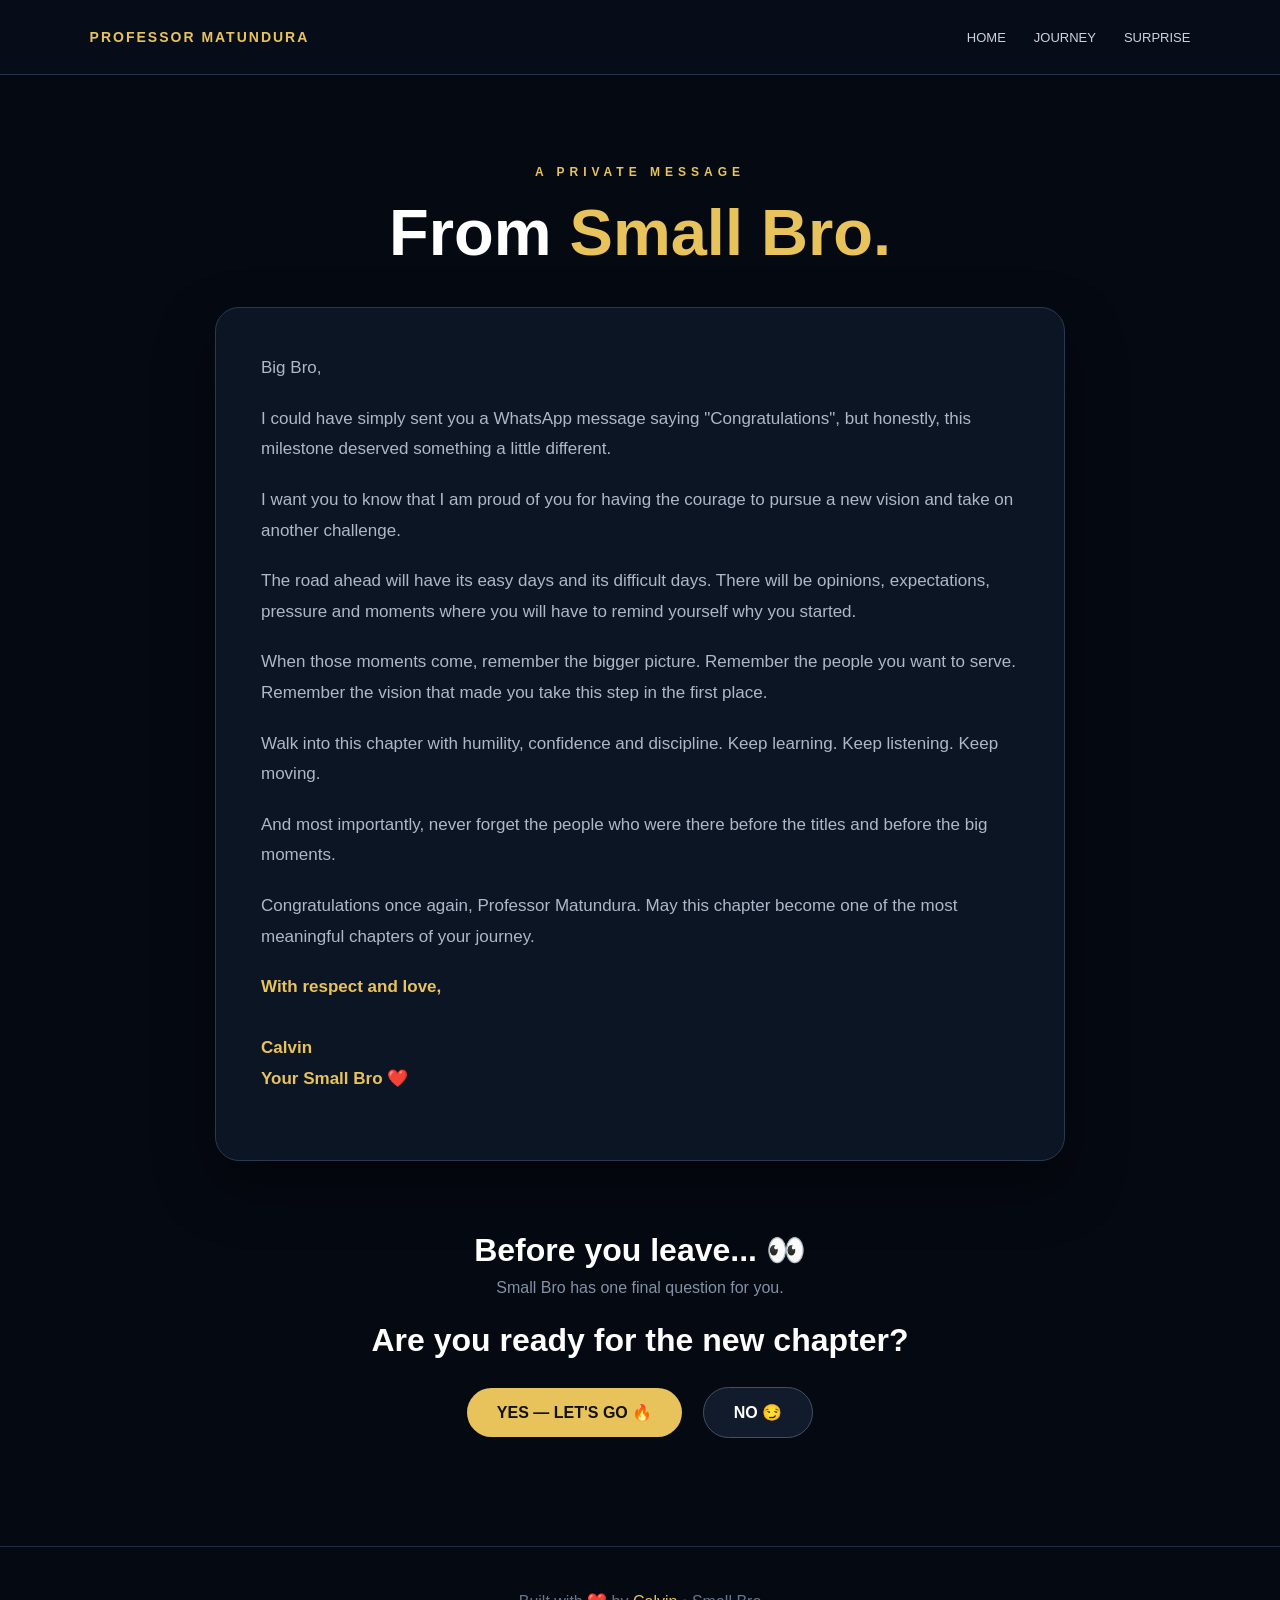
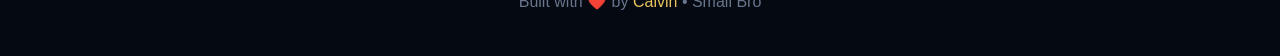
==== final.html @ 4315afe5 "Add files via upload" ====
<!DOCTYPE html>
<html lang="en">
<head>
<meta charset="UTF-8">
<meta name="viewport" content="width=device-width,initial-scale=1.0">
<title>Professor Matundura | A Message From Small Bro</title>

<style>
*{box-sizing:border-box;margin:0;padding:0}

body{
background:#050912;
color:#fff;
font-family:Arial,Helvetica,sans-serif;
min-height:100vh;
}

nav{
height:75px;
padding:0 7%;
display:flex;
align-items:center;
justify-content:space-between;
background:#070d18;
border-bottom:1px solid #27354b;
}

.logo{
color:#e8c35b;
font-weight:bold;
letter-spacing:2px;
font-size:14px;
}

nav ul{
display:flex;
gap:28px;
list-style:none;
}

nav a{
color:#cbd3df;
text-decoration:none;
font-size:13px;
}

.container{
max-width:900px;
margin:auto;
padding:90px 25px;
text-align:center;
}

.label{
color:#e8c35b;
font-size:12px;
letter-spacing:5px;
font-weight:bold;
}

h1{
font-size:65px;
line-height:1.05;
margin:20px 0 40px;
}

h1 span{color:#e8c35b}

.letter{
text-align:left;
padding:45px;
background:#0c1524;
border:1px solid #2b3950;
border-radius:24px;
box-shadow:0 25px 60px #0007;
}

.letter p{
color:#adb8c8;
font-size:17px;
line-height:1.8;
margin-bottom:20px;
}

.signature{
color:#e8c35b!important;
font-weight:bold;
}

.challenge{
margin-top:70px;
}

.challenge h2{
font-size:32px;
margin-bottom:10px;
}

.challenge p{
color:#8491a5;
}

button{
padding:15px 30px;
margin:18px 8px;
border-radius:40px;
font-size:16px;
font-weight:bold;
cursor:pointer;
}

#yes{
background:#e8c35b;
border:0;
color:#111;
}

#no{
background:#111b2c;
border:1px solid #40506a;
color:#fff;
}

#success{
display:none;
margin-top:35px;
padding:35px;
background:#0d192a;
border:1px solid #e8c35b;
border-radius:22px;
animation:show .7s ease;
}

#success h2{
font-size:34px;
color:#e8c35b;
}

.claps{
font-size:42px;
margin:15px;
}

.confetti{
position:fixed;
top:-30px;
font-size:25px;
pointer-events:none;
z-index:9999;
animation:fall 4s linear forwards;
}

@keyframes fall{
to{
transform:translateY(110vh) rotate(720deg);
opacity:0;
}
}

@keyframes show{
from{
opacity:0;
transform:translateY(30px);
}
to{
opacity:1;
transform:translateY(0);
}
}

footer{
border-top:1px solid #202c40;
padding:45px;
text-align:center;
color:#68758b;
}

footer span{color:#e8c35b}

@media(max-width:800px){

nav{padding:0 15px}

nav ul{gap:8px}

nav a{font-size:10px}

.logo{font-size:9px}

h1{font-size:43px}

.letter{padding:27px}
}
</style>
</head>

<body>

<nav>

<div class="logo">PROFESSOR MATUNDURA</div>

<ul>
<li><a href="index.html">HOME</a></li>
<li><a href="journey.html">JOURNEY</a></li>
<li><a href="final.html">SURPRISE</a></li>
</ul>

</nav>


<main class="container">

<div class="label">
A PRIVATE MESSAGE
</div>

<h1>
From <span>Small Bro.</span>
</h1>


<div class="letter">

<p>Big Bro,</p>

<p>
I could have simply sent you a WhatsApp message saying
"Congratulations", but honestly, this milestone deserved
something a little different.
</p>

<p>
I want you to know that I am proud of you for having the
courage to pursue a new vision and take on another
challenge.
</p>

<p>
The road ahead will have its easy days and its difficult
days. There will be opinions, expectations, pressure and
moments where you will have to remind yourself why you
started.
</p>

<p>
When those moments come, remember the bigger picture.
Remember the people you want to serve. Remember the
vision that made you take this step in the first place.
</p>

<p>
Walk into this chapter with humility, confidence and
discipline. Keep learning. Keep listening. Keep moving.
</p>

<p>
And most importantly, never forget the people who were
there before the titles and before the big moments.
</p>

<p>
Congratulations once again, Professor Matundura.
May this chapter become one of the most meaningful
chapters of your journey.
</p>

<p class="signature">
With respect and love,<br><br>
Calvin<br>
Your Small Bro ❤️
</p>

</div>


<div class="challenge">

<h2>
Before you leave... 👀
</h2>

<p>
Small Bro has one final question for you.
</p>

<h2 style="margin-top:25px">
Are you ready for the new chapter?
</h2>

<button id="yes">
YES — LET'S GO 🔥
</button>

<button id="no">
NO 😏
</button>


<div id="success">

<h2>CONGRATULATIONS! 🎉</h2>

<div class="claps">
👏🏽 👏🏽 👏🏽 👏🏽 🎉
</div>

<p style="color:#aeb9c9">
That's the answer I expected. 😂
</p>

<p style="color:#aeb9c9;margin-top:12px">
The journey starts now. All the best, Professor.
</p>

<p style="color:#e8c35b;margin-top:20px;font-weight:bold">
— Built by Calvin, Small Bro —
</p>

</div>

</div>

</main>


<footer>
Built with ❤️ by <span>Calvin</span> • Small Bro
</footer>


<script>

const no=document.getElementById("no");
const yes=document.getElementById("yes");
const success=document.getElementById("success");

let attempts=0;

const messages=[
"Try again 😂",
"Are you sure? 👀",
"Think again, Professor 😂",
"Wrong button 😭",
"Not escaping that easily 😏",
"One more time 😂",
"YES is waiting for you 👉",
"Small Bro said YES 😂"
];

no.addEventListener("click",function(){

attempts++;

no.textContent=
messages[(attempts-1)%messages.length];

no.style.position="fixed";

const x=Math.random()*
(window.innerWidth-no.offsetWidth-30);

const y=Math.random()*
(window.innerHeight-no.offsetHeight-30);

no.style.left=Math.max(10,x)+"px";
no.style.top=Math.max(80,y)+"px";

});


yes.addEventListener("click",function(){

success.style.display="block";

yes.textContent="CHAPTER ACCEPTED ✓";

yes.disabled=true;

for(let i=0;i<50;i++){

let item=document.createElement("div");

item.className="confetti";

item.textContent=
["🎉","👏🏽","✨","🎊","⭐"][Math.floor(Math.random()*5)];

item.style.left=Math.random()*100+"vw";

item.style.animationDelay=
Math.random()*1.5+"s";

document.body.appendChild(item);

setTimeout(function(){
item.remove();
},4500);

}

window.scrollTo({
top:document.body.scrollHeight,
behavior:"smooth"
});

});

</script>

</body>
</html>
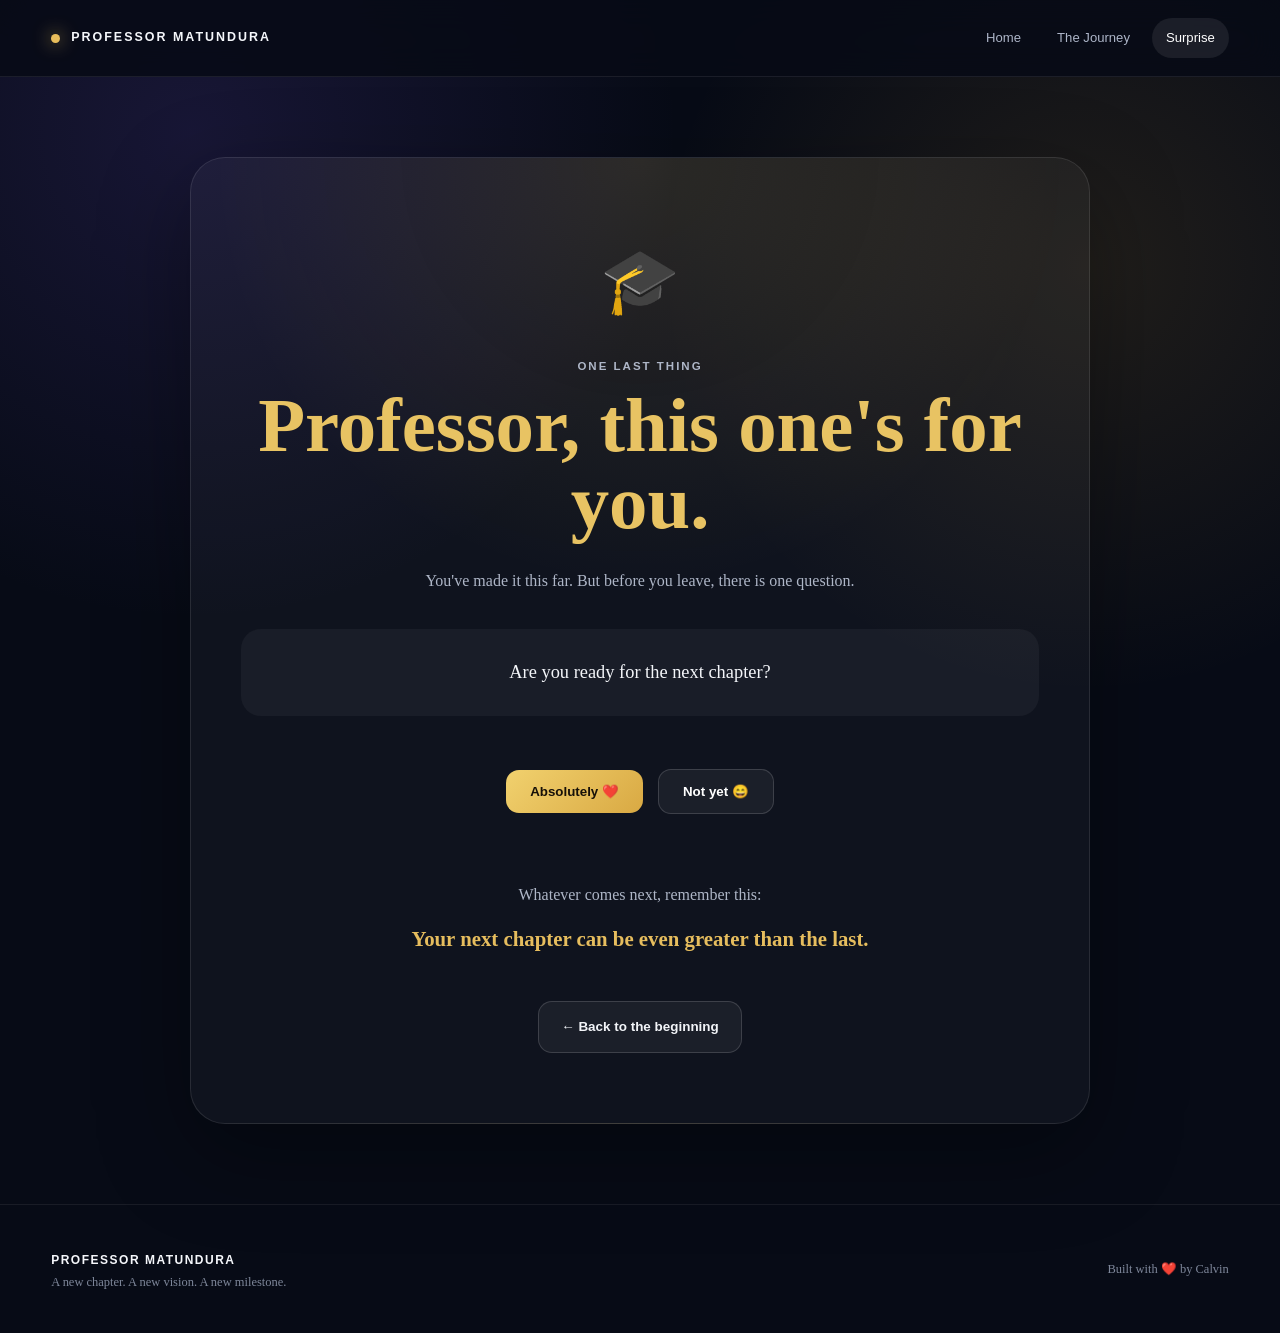
==== commit 11638a06: "Add files via upload" ====
--- a/final.html
+++ b/final.html
@@ -1,412 +1,187 @@
 <!DOCTYPE html>
 <html lang="en">
+
 <head>
-<meta charset="UTF-8">
-<meta name="viewport" content="width=device-width,initial-scale=1.0">
-<title>Professor Matundura | A Message From Small Bro</title>
 
-<style>
-*{box-sizing:border-box;margin:0;padding:0}
+    <meta charset="UTF-8">
 
-body{
-background:#050912;
-color:#fff;
-font-family:Arial,Helvetica,sans-serif;
-min-height:100vh;
-}
+    <meta
+        name="viewport"
+        content="width=device-width, initial-scale=1.0"
+    >
 
-nav{
-height:75px;
-padding:0 7%;
-display:flex;
-align-items:center;
-justify-content:space-between;
-background:#070d18;
-border-bottom:1px solid #27354b;
-}
+    <title>One Last Thing | Professor Matundura</title>
 
-.logo{
-color:#e8c35b;
-font-weight:bold;
-letter-spacing:2px;
-font-size:14px;
-}
+    <link
+        rel="stylesheet"
+        href="style.css"
+    >
 
-nav ul{
-display:flex;
-gap:28px;
-list-style:none;
-}
+</head>
 
-nav a{
-color:#cbd3df;
-text-decoration:none;
-font-size:13px;
-}
-
-.container{
-max-width:900px;
-margin:auto;
-padding:90px 25px;
-text-align:center;
-}
-
-.label{
-color:#e8c35b;
-font-size:12px;
-letter-spacing:5px;
-font-weight:bold;
-}
-
-h1{
-font-size:65px;
-line-height:1.05;
-margin:20px 0 40px;
-}
-
-h1 span{color:#e8c35b}
-
-.letter{
-text-align:left;
-padding:45px;
-background:#0c1524;
-border:1px solid #2b3950;
-border-radius:24px;
-box-shadow:0 25px 60px #0007;
-}
-
-.letter p{
-color:#adb8c8;
-font-size:17px;
-line-height:1.8;
-margin-bottom:20px;
-}
-
-.signature{
-color:#e8c35b!important;
-font-weight:bold;
-}
-
-.challenge{
-margin-top:70px;
-}
-
-.challenge h2{
-font-size:32px;
-margin-bottom:10px;
-}
-
-.challenge p{
-color:#8491a5;
-}
-
-button{
-padding:15px 30px;
-margin:18px 8px;
-border-radius:40px;
-font-size:16px;
-font-weight:bold;
-cursor:pointer;
-}
-
-#yes{
-background:#e8c35b;
-border:0;
-color:#111;
-}
-
-#no{
-background:#111b2c;
-border:1px solid #40506a;
-color:#fff;
-}
-
-#success{
-display:none;
-margin-top:35px;
-padding:35px;
-background:#0d192a;
-border:1px solid #e8c35b;
-border-radius:22px;
-animation:show .7s ease;
-}
-
-#success h2{
-font-size:34px;
-color:#e8c35b;
-}
-
-.claps{
-font-size:42px;
-margin:15px;
-}
-
-.confetti{
-position:fixed;
-top:-30px;
-font-size:25px;
-pointer-events:none;
-z-index:9999;
-animation:fall 4s linear forwards;
-}
-
-@keyframes fall{
-to{
-transform:translateY(110vh) rotate(720deg);
-opacity:0;
-}
-}
-
-@keyframes show{
-from{
-opacity:0;
-transform:translateY(30px);
-}
-to{
-opacity:1;
-transform:translateY(0);
-}
-}
-
-footer{
-border-top:1px solid #202c40;
-padding:45px;
-text-align:center;
-color:#68758b;
-}
-
-footer span{color:#e8c35b}
-
-@media(max-width:800px){
-
-nav{padding:0 15px}
-
-nav ul{gap:8px}
-
-nav a{font-size:10px}
-
-.logo{font-size:9px}
-
-h1{font-size:43px}
-
-.letter{padding:27px}
-}
-</style>
-</head>
 
 <body>
 
-<nav>
+<header class="navbar">
 
-<div class="logo">PROFESSOR MATUNDURA</div>
+    <div class="nav-inner">
 
-<ul>
-<li><a href="index.html">HOME</a></li>
-<li><a href="journey.html">JOURNEY</a></li>
-<li><a href="final.html">SURPRISE</a></li>
-</ul>
+        <a
+            href="index.html"
+            class="brand"
+        >
 
-</nav>
+            <span class="brand-dot"></span>
+
+            PROFESSOR MATUNDURA
+
+        </a>
 
 
-<main class="container">
+        <nav class="nav-links">
 
-<div class="label">
-A PRIVATE MESSAGE
-</div>
+            <a href="index.html">
+                Home
+            </a>
 
-<h1>
-From <span>Small Bro.</span>
-</h1>
+            <a href="journey.html">
+                The Journey
+            </a>
+
+            <a
+                href="final.html"
+                class="active"
+            >
+                Surprise
+            </a>
+
+        </nav>
+
+    </div>
+
+</header>
 
 
-<div class="letter">
+<main class="final-wrap">
 
-<p>Big Bro,</p>
+    <section class="final-card">
 
-<p>
-I could have simply sent you a WhatsApp message saying
-"Congratulations", but honestly, this milestone deserved
-something a little different.
-</p>
-
-<p>
-I want you to know that I am proud of you for having the
-courage to pursue a new vision and take on another
-challenge.
-</p>
-
-<p>
-The road ahead will have its easy days and its difficult
-days. There will be opinions, expectations, pressure and
-moments where you will have to remind yourself why you
-started.
-</p>
-
-<p>
-When those moments come, remember the bigger picture.
-Remember the people you want to serve. Remember the
-vision that made you take this step in the first place.
-</p>
-
-<p>
-Walk into this chapter with humility, confidence and
-discipline. Keep learning. Keep listening. Keep moving.
-</p>
-
-<p>
-And most importantly, never forget the people who were
-there before the titles and before the big moments.
-</p>
-
-<p>
-Congratulations once again, Professor Matundura.
-May this chapter become one of the most meaningful
-chapters of your journey.
-</p>
-
-<p class="signature">
-With respect and love,<br><br>
-Calvin<br>
-Your Small Bro ❤️
-</p>
-
-</div>
+        <div class="final-icon">
+            🎓
+        </div>
 
 
-<div class="challenge">
-
-<h2>
-Before you leave... 👀
-</h2>
-
-<p>
-Small Bro has one final question for you.
-</p>
-
-<h2 style="margin-top:25px">
-Are you ready for the new chapter?
-</h2>
-
-<button id="yes">
-YES — LET'S GO 🔥
-</button>
-
-<button id="no">
-NO 😏
-</button>
+        <p class="mini-title">
+            ONE LAST THING
+        </p>
 
 
-<div id="success">
+        <h1>
+            Professor,
+            this one's for you.
+        </h1>
 
-<h2>CONGRATULATIONS! 🎉</h2>
 
-<div class="claps">
-👏🏽 👏🏽 👏🏽 👏🏽 🎉
-</div>
+        <p>
+            You've made it this far.
+            But before you leave, there is one question.
+        </p>
 
-<p style="color:#aeb9c9">
-That's the answer I expected. 😂
-</p>
 
-<p style="color:#aeb9c9;margin-top:12px">
-The journey starts now. All the best, Professor.
-</p>
+        <div class="final-message">
 
-<p style="color:#e8c35b;margin-top:20px;font-weight:bold">
-— Built by Calvin, Small Bro —
-</p>
+            <span id="finalReveal">
+                Are you ready for the next chapter?
+            </span>
 
-</div>
+        </div>
 
-</div>
+
+        <div class="final-buttons">
+
+            <button
+                id="yesButton"
+                class="yes-button"
+                type="button"
+            >
+                Absolutely ❤️
+            </button>
+
+
+            <button
+                id="noButton"
+                class="no-button"
+                type="button"
+            >
+                Not yet 😄
+            </button>
+
+        </div>
+
+
+        <div style="margin-top: 45px;">
+
+            <p>
+                Whatever comes next, remember this:
+            </p>
+
+            <p
+                style="
+                    color:#e6bd5e;
+                    font-size:1.3rem;
+                    font-weight:bold;
+                "
+            >
+                Your next chapter can be even greater
+                than the last.
+            </p>
+
+        </div>
+
+
+        <div style="margin-top: 45px;">
+
+            <a
+                href="index.html"
+                class="btn btn-secondary"
+            >
+                ← Back to the beginning
+            </a>
+
+        </div>
+
+    </section>
 
 </main>
 
 
-<footer>
-Built with ❤️ by <span>Calvin</span> • Small Bro
+<footer class="footer">
+
+    <div class="footer-inner">
+
+        <div>
+
+            <strong>
+                PROFESSOR MATUNDURA
+            </strong>
+
+            <p>
+                A new chapter. A new vision. A new milestone.
+            </p>
+
+        </div>
+
+        <div class="footer-credit">
+            Built with ❤️ by Calvin
+        </div>
+
+    </div>
+
 </footer>
 
 
-<script>
-
-const no=document.getElementById("no");
-const yes=document.getElementById("yes");
-const success=document.getElementById("success");
-
-let attempts=0;
-
-const messages=[
-"Try again 😂",
-"Are you sure? 👀",
-"Think again, Professor 😂",
-"Wrong button 😭",
-"Not escaping that easily 😏",
-"One more time 😂",
-"YES is waiting for you 👉",
-"Small Bro said YES 😂"
-];
-
-no.addEventListener("click",function(){
-
-attempts++;
-
-no.textContent=
-messages[(attempts-1)%messages.length];
-
-no.style.position="fixed";
-
-const x=Math.random()*
-(window.innerWidth-no.offsetWidth-30);
-
-const y=Math.random()*
-(window.innerHeight-no.offsetHeight-30);
-
-no.style.left=Math.max(10,x)+"px";
-no.style.top=Math.max(80,y)+"px";
-
-});
-
-
-yes.addEventListener("click",function(){
-
-success.style.display="block";
-
-yes.textContent="CHAPTER ACCEPTED ✓";
-
-yes.disabled=true;
-
-for(let i=0;i<50;i++){
-
-let item=document.createElement("div");
-
-item.className="confetti";
-
-item.textContent=
-["🎉","👏🏽","✨","🎊","⭐"][Math.floor(Math.random()*5)];
-
-item.style.left=Math.random()*100+"vw";
-
-item.style.animationDelay=
-Math.random()*1.5+"s";
-
-document.body.appendChild(item);
-
-setTimeout(function(){
-item.remove();
-},4500);
-
-}
-
-window.scrollTo({
-top:document.body.scrollHeight,
-behavior:"smooth"
-});
-
-});
-
-</script>
+<script src="script.js"></script>
 
 </body>
+
 </html>
--- a/style.css
+++ b/style.css
@@ -0,0 +1,921 @@
+/* =========================================================
+   PROFESSOR MATUNDURA WEBSITE
+   Built by Calvin
+   ========================================================= */
+
+* {
+    margin: 0;
+    padding: 0;
+    box-sizing: border-box;
+}
+
+html {
+    scroll-behavior: smooth;
+}
+
+body {
+    min-height: 100vh;
+    background:
+        radial-gradient(circle at 15% 10%, rgba(92, 68, 180, 0.20), transparent 30%),
+        radial-gradient(circle at 85% 20%, rgba(219, 169, 63, 0.12), transparent 28%),
+        #070b16;
+    color: #f5f7fb;
+    font-family: Georgia, "Times New Roman", serif;
+    line-height: 1.7;
+    overflow-x: hidden;
+}
+
+a {
+    color: inherit;
+    text-decoration: none;
+}
+
+img {
+    display: block;
+    max-width: 100%;
+}
+
+button,
+a {
+    -webkit-tap-highlight-color: transparent;
+}
+
+
+/* =========================================================
+   NAVIGATION
+   ========================================================= */
+
+.navbar {
+    position: sticky;
+    top: 0;
+    z-index: 1000;
+    width: 100%;
+    background: rgba(7, 11, 22, 0.88);
+    border-bottom: 1px solid rgba(255, 255, 255, 0.08);
+    backdrop-filter: blur(16px);
+}
+
+.nav-inner {
+    width: min(1180px, 92%);
+    min-height: 76px;
+    margin: auto;
+    display: flex;
+    align-items: center;
+    justify-content: space-between;
+    gap: 25px;
+}
+
+.brand {
+    display: flex;
+    align-items: center;
+    gap: 11px;
+    font-family: Arial, sans-serif;
+    font-size: 0.78rem;
+    font-weight: 800;
+    letter-spacing: 2px;
+}
+
+.brand-dot {
+    width: 9px;
+    height: 9px;
+    background: #e8bd5b;
+    border-radius: 50%;
+    box-shadow: 0 0 18px rgba(232, 189, 91, 0.9);
+}
+
+.nav-links {
+    display: flex;
+    gap: 8px;
+    align-items: center;
+}
+
+.nav-links a {
+    padding: 9px 14px;
+    border-radius: 30px;
+    color: #aeb6c9;
+    font-family: Arial, sans-serif;
+    font-size: 0.82rem;
+    transition: 0.25s ease;
+}
+
+.nav-links a:hover,
+.nav-links a.active {
+    color: #fff;
+    background: rgba(255, 255, 255, 0.08);
+}
+
+
+/* =========================================================
+   HERO
+   ========================================================= */
+
+.hero {
+    width: min(1180px, 92%);
+    margin: auto;
+    min-height: calc(100vh - 76px);
+    padding: 90px 0;
+    display: grid;
+    grid-template-columns: 1.05fr 0.95fr;
+    align-items: center;
+    gap: 70px;
+}
+
+.hero-content {
+    animation: fadeUp 0.9s ease both;
+}
+
+.eyebrow,
+.mini-title {
+    font-family: Arial, sans-serif;
+    font-size: 0.72rem;
+    font-weight: 800;
+    letter-spacing: 2px;
+    color: #dcb85f;
+    text-transform: uppercase;
+}
+
+.eyebrow {
+    margin-bottom: 22px;
+}
+
+.hero h1 {
+    max-width: 750px;
+    font-size: clamp(3rem, 7vw, 6.4rem);
+    line-height: 0.98;
+    letter-spacing: -3px;
+    margin-bottom: 30px;
+}
+
+.hero h1 span {
+    display: block;
+    color: #e6be60;
+}
+
+.hero-text {
+    max-width: 670px;
+    margin-bottom: 18px;
+    color: #b9c0d0;
+    font-size: 1.04rem;
+}
+
+.hero-text strong {
+    color: #fff;
+}
+
+.hero-buttons {
+    display: flex;
+    flex-wrap: wrap;
+    gap: 13px;
+    margin-top: 34px;
+}
+
+.btn {
+    display: inline-flex;
+    justify-content: center;
+    align-items: center;
+    gap: 12px;
+    min-height: 52px;
+    padding: 0 22px;
+    border-radius: 14px;
+    font-family: Arial, sans-serif;
+    font-size: 0.84rem;
+    font-weight: 800;
+    transition: transform 0.25s ease, box-shadow 0.25s ease;
+}
+
+.btn:hover {
+    transform: translateY(-3px);
+}
+
+.btn-primary {
+    color: #16110a;
+    background: linear-gradient(135deg, #f4d477, #dba944);
+    box-shadow: 0 12px 35px rgba(219, 169, 68, 0.18);
+}
+
+.btn-secondary {
+    border: 1px solid rgba(255,255,255,0.15);
+    background: rgba(255,255,255,0.05);
+    color: #f2f4f8;
+}
+
+
+/* =========================================================
+   HERO PHOTO
+   ========================================================= */
+
+.hero-photo {
+    position: relative;
+    animation: fadeUp 1s 0.15s ease both;
+}
+
+.photo-glow {
+    position: absolute;
+    inset: 12% 10%;
+    background: rgba(226, 178, 76, 0.18);
+    filter: blur(70px);
+    border-radius: 50%;
+}
+
+.photo-card {
+    position: relative;
+    overflow: hidden;
+    border-radius: 28px;
+    border: 1px solid rgba(255,255,255,0.13);
+    background: #101725;
+    box-shadow: 0 35px 100px rgba(0,0,0,0.45);
+}
+
+.main-photo {
+    width: 100%;
+    height: min(620px, 70vh);
+    min-height: 430px;
+    object-fit: cover;
+}
+
+.photo-caption {
+    position: absolute;
+    left: 0;
+    right: 0;
+    bottom: 0;
+    padding: 25px;
+    display: flex;
+    justify-content: space-between;
+    align-items: end;
+    background: linear-gradient(transparent, rgba(3,5,10,0.95));
+}
+
+.caption-small {
+    display: block;
+    color: #d8b65e;
+    font-family: Arial, sans-serif;
+    font-size: 0.65rem;
+    letter-spacing: 2px;
+}
+
+.photo-caption strong {
+    display: block;
+    font-size: 1.3rem;
+}
+
+.caption-badge {
+    padding: 8px 12px;
+    border: 1px solid rgba(232,189,91,0.45);
+    border-radius: 30px;
+    color: #e8bd5b;
+    font-family: Arial, sans-serif;
+    font-size: 0.7rem;
+    font-weight: 800;
+}
+
+
+/* =========================================================
+   INTRO
+   ========================================================= */
+
+.intro-section,
+.memories-section,
+.message-section,
+.next-section {
+    width: min(1180px, 92%);
+    margin: auto;
+    padding: 110px 0;
+}
+
+.section-heading {
+    display: flex;
+    gap: 22px;
+    align-items: flex-start;
+    margin-bottom: 50px;
+}
+
+.section-heading.centered {
+    justify-content: center;
+    text-align: center;
+}
+
+.section-number {
+    font-family: Arial, sans-serif;
+    color: #e2b755;
+    font-size: 0.78rem;
+    font-weight: 900;
+    letter-spacing: 2px;
+    padding-top: 7px;
+}
+
+.section-heading h2,
+.next-content h2 {
+    max-width: 700px;
+    margin-top: 7px;
+    font-size: clamp(2rem, 4vw, 4rem);
+    line-height: 1.08;
+}
+
+.intro-grid {
+    display: grid;
+    grid-template-columns: repeat(3, 1fr);
+    gap: 18px;
+}
+
+.info-card {
+    padding: 32px;
+    border-radius: 22px;
+    border: 1px solid rgba(255,255,255,0.08);
+    background: linear-gradient(
+        145deg,
+        rgba(255,255,255,0.065),
+        rgba(255,255,255,0.025)
+    );
+    transition: transform 0.3s ease, border-color 0.3s ease;
+}
+
+.info-card:hover {
+    transform: translateY(-7px);
+    border-color: rgba(228,185,83,0.35);
+}
+
+.card-icon {
+    display: block;
+    margin-bottom: 22px;
+    color: #e7bd60;
+    font-size: 1.5rem;
+}
+
+.info-card h3 {
+    margin-bottom: 10px;
+    font-size: 1.45rem;
+}
+
+.info-card p {
+    color: #9fa8bb;
+}
+
+
+/* =========================================================
+   MESSAGE
+   ========================================================= */
+
+.message-section {
+    width: min(1000px, 92%);
+}
+
+.message-box {
+    position: relative;
+    padding: 70px;
+    overflow: hidden;
+    border-radius: 30px;
+    border: 1px solid rgba(226,183,82,0.18);
+    background:
+        radial-gradient(circle at 90% 10%, rgba(226,183,82,0.13), transparent 35%),
+        rgba(255,255,255,0.035);
+}
+
+.quote-mark {
+    position: absolute;
+    top: 15px;
+    right: 35px;
+    color: rgba(228,185,83,0.15);
+    font-size: 10rem;
+    line-height: 1;
+}
+
+.message {
+    position: relative;
+    max-width: 800px;
+    font-size: clamp(1.4rem, 3vw, 2.3rem);
+    line-height: 1.35;
+}
+
+.message strong {
+    color: #e6bd5e;
+}
+
+.message-sub {
+    max-width: 700px;
+    margin-top: 25px;
+    color: #9fa8bb;
+}
+
+.signature {
+    margin-top: 30px;
+    color: #e5bd61;
+    font-family: Arial, sans-serif;
+    font-size: 0.85rem;
+    font-weight: 800;
+}
+
+
+/* =========================================================
+   PHOTO GRID
+   ========================================================= */
+
+.photo-grid {
+    display: grid;
+    grid-template-columns: 1.25fr 0.75fr 0.75fr;
+    grid-template-rows: 270px 270px;
+    gap: 15px;
+}
+
+.gallery-card {
+    position: relative;
+    min-height: 200px;
+    overflow: hidden;
+    border-radius: 22px;
+    background: #111827;
+    border: 1px solid rgba(255,255,255,0.08);
+}
+
+.gallery-card.large {
+    grid-row: span 2;
+}
+
+.gallery-card img {
+    width: 100%;
+    height: 100%;
+    object-fit: cover;
+    transition: transform 0.6s ease;
+}
+
+.gallery-card:hover img {
+    transform: scale(1.05);
+}
+
+.gallery-card::after {
+    content: "";
+    position: absolute;
+    inset: 0;
+    background: linear-gradient(transparent 60%, rgba(0,0,0,0.65));
+    pointer-events: none;
+}
+
+.gallery-card span {
+    position: absolute;
+    right: 15px;
+    bottom: 15px;
+    z-index: 2;
+    width: 38px;
+    height: 38px;
+    display: grid;
+    place-items: center;
+    border-radius: 50%;
+    background: rgba(5,8,15,0.78);
+    color: #e7bd60;
+    font-family: Arial, sans-serif;
+    font-size: 0.7rem;
+    font-weight: 800;
+}
+
+
+/* =========================================================
+   NEXT SECTION
+   ========================================================= */
+
+.next-section {
+    text-align: center;
+}
+
+.next-content {
+    max-width: 800px;
+    margin: auto;
+}
+
+.next-content h2 {
+    margin: 10px auto 20px;
+}
+
+.next-content p:not(.mini-title) {
+    max-width: 600px;
+    margin: 0 auto 30px;
+    color: #aab2c3;
+}
+
+
+/* =========================================================
+   FOOTER
+   ========================================================= */
+
+.footer {
+    border-top: 1px solid rgba(255,255,255,0.07);
+    padding: 40px 0;
+}
+
+.footer-inner {
+    width: min(1180px, 92%);
+    margin: auto;
+    display: flex;
+    justify-content: space-between;
+    gap: 25px;
+}
+
+.footer strong {
+    font-family: Arial, sans-serif;
+    font-size: 0.75rem;
+    letter-spacing: 1.5px;
+}
+
+.footer p,
+.footer-credit {
+    color: #7e879a;
+    font-size: 0.78rem;
+}
+
+.footer-credit {
+    align-self: center;
+}
+
+
+/* =========================================================
+   JOURNEY PAGE
+   ========================================================= */
+
+.page-hero {
+    width: min(1000px, 92%);
+    margin: auto;
+    padding: 100px 0 65px;
+}
+
+.page-hero h1 {
+    margin: 12px 0 20px;
+    font-size: clamp(3rem, 7vw, 6rem);
+    line-height: 1;
+}
+
+.page-hero p {
+    max-width: 700px;
+    color: #aab2c3;
+}
+
+.journey-timeline {
+    width: min(1000px, 92%);
+    margin: auto;
+    padding-bottom: 100px;
+}
+
+.timeline-item {
+    position: relative;
+    display: grid;
+    grid-template-columns: 100px 1fr;
+    gap: 30px;
+    padding: 45px 0;
+    border-bottom: 1px solid rgba(255,255,255,0.08);
+}
+
+.timeline-number {
+    color: #e5bc5d;
+    font-family: Arial, sans-serif;
+    font-weight: 900;
+    letter-spacing: 1px;
+}
+
+.timeline-content h2 {
+    margin-bottom: 12px;
+    font-size: 2rem;
+}
+
+.timeline-content p {
+    color: #9fa8bb;
+    max-width: 700px;
+}
+
+.timeline-photo {
+    width: 100%;
+    max-width: 700px;
+    height: 390px;
+    margin-top: 25px;
+    border-radius: 22px;
+    object-fit: cover;
+    border: 1px solid rgba(255,255,255,0.1);
+}
+
+
+/* =========================================================
+   PROGRESS / CELEBRATION
+   ========================================================= */
+
+.progress-section {
+    width: min(1000px, 92%);
+    margin: 0 auto 100px;
+}
+
+.progress-card {
+    padding: 40px;
+    border-radius: 28px;
+    background:
+        radial-gradient(circle at 80% 10%, rgba(226,183,82,0.12), transparent 35%),
+        rgba(255,255,255,0.04);
+    border: 1px solid rgba(255,255,255,0.09);
+}
+
+.progress-label {
+    color: #9fa8bb;
+    font-family: Arial, sans-serif;
+    font-size: 0.75rem;
+    letter-spacing: 1px;
+}
+
+.counter {
+    margin: 10px 0;
+    color: #e8c263;
+    font-family: Arial, sans-serif;
+    font-size: clamp(2.5rem, 7vw, 5rem);
+    font-weight: 900;
+}
+
+.progress-bar {
+    width: 100%;
+    height: 10px;
+    overflow: hidden;
+    border-radius: 20px;
+    background: rgba(255,255,255,0.08);
+}
+
+.progress-fill {
+    width: 0%;
+    height: 100%;
+    border-radius: inherit;
+    background: linear-gradient(90deg, #b78325, #f2d377);
+    transition: width 0.4s ease;
+}
+
+.progress-note {
+    margin-top: 15px;
+    color: #7f8899;
+    font-size: 0.8rem;
+}
+
+
+/* =========================================================
+   FINAL PAGE
+   ========================================================= */
+
+.final-wrap {
+    width: min(900px, 92%);
+    min-height: calc(100vh - 76px);
+    margin: auto;
+    padding: 80px 0;
+    display: grid;
+    place-items: center;
+}
+
+.final-card {
+    width: 100%;
+    padding: 70px 50px;
+    text-align: center;
+    border-radius: 35px;
+    background:
+        radial-gradient(circle at 50% 0%, rgba(230,189,94,0.13), transparent 40%),
+        rgba(255,255,255,0.035);
+    border: 1px solid rgba(255,255,255,0.1);
+    box-shadow: 0 30px 90px rgba(0,0,0,0.35);
+}
+
+.final-icon {
+    font-size: 4rem;
+    margin-bottom: 20px;
+}
+
+.final-card h1 {
+    color: #e8c363;
+    font-size: clamp(2.5rem, 6vw, 5rem);
+    line-height: 1;
+    margin-bottom: 25px;
+}
+
+.final-card p {
+    max-width: 650px;
+    margin: 12px auto;
+    color: #aeb6c7;
+}
+
+.final-message {
+    margin-top: 35px !important;
+    padding: 28px;
+    border-radius: 20px;
+    background: rgba(255,255,255,0.045);
+    color: #f3f5f9 !important;
+    font-size: 1.15rem;
+}
+
+.final-buttons {
+    position: relative;
+    min-height: 90px;
+    margin-top: 30px;
+    display: flex;
+    justify-content: center;
+    align-items: center;
+    gap: 15px;
+}
+
+.no-button {
+    cursor: pointer;
+    border: 1px solid rgba(255,255,255,0.15);
+    background: rgba(255,255,255,0.05);
+    color: #fff;
+    padding: 14px 24px;
+    border-radius: 13px;
+    font-weight: 700;
+}
+
+.yes-button {
+    cursor: pointer;
+    border: 0;
+    background: linear-gradient(135deg, #f1d16e, #d9a943);
+    color: #171108;
+    padding: 14px 24px;
+    border-radius: 13px;
+    font-weight: 900;
+}
+
+
+/* =========================================================
+   CONFETTI
+   ========================================================= */
+
+.confetti {
+    position: fixed;
+    width: 8px;
+    height: 14px;
+    z-index: 9999;
+    pointer-events: none;
+    animation: confettiFall 2.5s linear forwards;
+}
+
+
+/* =========================================================
+   ANIMATIONS
+   ========================================================= */
+
+@keyframes fadeUp {
+    from {
+        opacity: 0;
+        transform: translateY(25px);
+    }
+
+    to {
+        opacity: 1;
+        transform: translateY(0);
+    }
+}
+
+@keyframes confettiFall {
+    0% {
+        opacity: 1;
+        transform: translateY(-20px) rotate(0deg);
+    }
+
+    100% {
+        opacity: 0;
+        transform: translateY(100vh) rotate(720deg);
+    }
+}
+
+
+/* =========================================================
+   TABLET
+   ========================================================= */
+
+@media (max-width: 900px) {
+
+    .hero {
+        grid-template-columns: 1fr;
+        gap: 50px;
+        padding-top: 65px;
+    }
+
+    .hero-photo {
+        max-width: 700px;
+        width: 100%;
+        margin: auto;
+    }
+
+    .intro-grid {
+        grid-template-columns: 1fr;
+    }
+
+    .photo-grid {
+        grid-template-columns: 1fr 1fr;
+        grid-template-rows: 280px 280px 280px;
+    }
+
+    .gallery-card.large {
+        grid-column: span 2;
+        grid-row: span 1;
+    }
+}
+
+
+/* =========================================================
+   PHONE
+   ========================================================= */
+
+@media (max-width: 600px) {
+
+    .nav-inner {
+        min-height: 65px;
+    }
+
+    .nav-links {
+        gap: 2px;
+    }
+
+    .nav-links a {
+        padding: 7px 8px;
+        font-size: 0.68rem;
+    }
+
+    .brand {
+        font-size: 0.62rem;
+        letter-spacing: 1px;
+    }
+
+    .hero {
+        width: 90%;
+        padding: 55px 0 70px;
+    }
+
+    .hero h1 {
+        font-size: clamp(2.7rem, 14vw, 4.3rem);
+        letter-spacing: -2px;
+    }
+
+    .hero-text {
+        font-size: 0.94rem;
+    }
+
+    .hero-buttons {
+        flex-direction: column;
+    }
+
+    .hero-buttons .btn {
+        width: 100%;
+    }
+
+    .main-photo {
+        height: 470px;
+        min-height: 0;
+    }
+
+    .intro-section,
+    .memories-section,
+    .message-section,
+    .next-section {
+        padding: 75px 0;
+    }
+
+    .section-heading {
+        gap: 12px;
+    }
+
+    .section-heading h2,
+    .next-content h2 {
+        font-size: 2.2rem;
+    }
+
+    .message-box {
+        padding: 40px 25px;
+    }
+
+    .message {
+        font-size: 1.35rem;
+    }
+
+    .photo-grid {
+        display: grid;
+        grid-template-columns: 1fr;
+        grid-template-rows: repeat(4, 250px);
+    }
+
+    .gallery-card.large {
+        grid-column: auto;
+    }
+
+    .timeline-item {
+        grid-template-columns: 1fr;
+        gap: 10px;
+    }
+
+    .timeline-photo {
+        height: 270px;
+    }
+
+    .progress-card {
+        padding: 28px 20px;
+    }
+
+    .final-card {
+        padding: 50px 22px;
+    }
+
+    .final-buttons {
+        flex-direction: column;
+    }
+
+    .yes-button,
+    .no-button {
+        width: 100%;
+    }
+
+    .footer-inner {
+        flex-direction: column;
+    }
+}
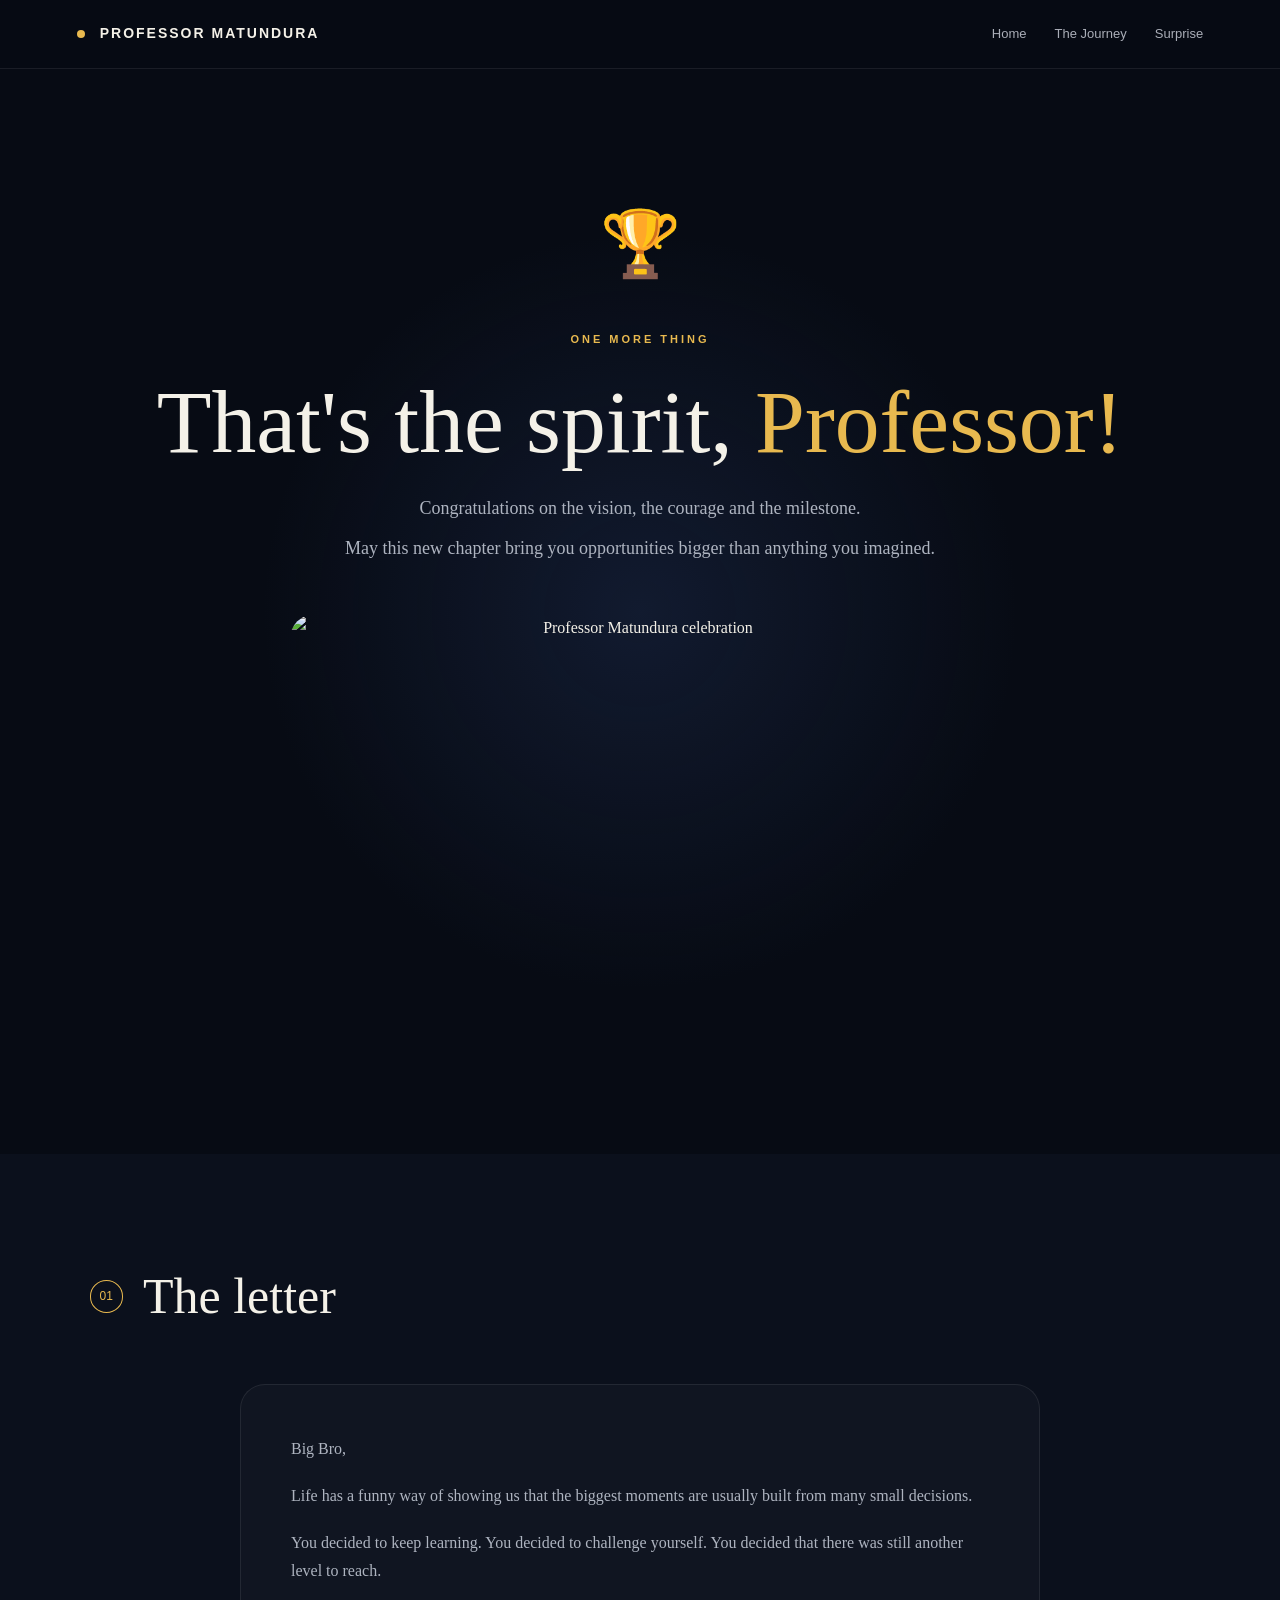
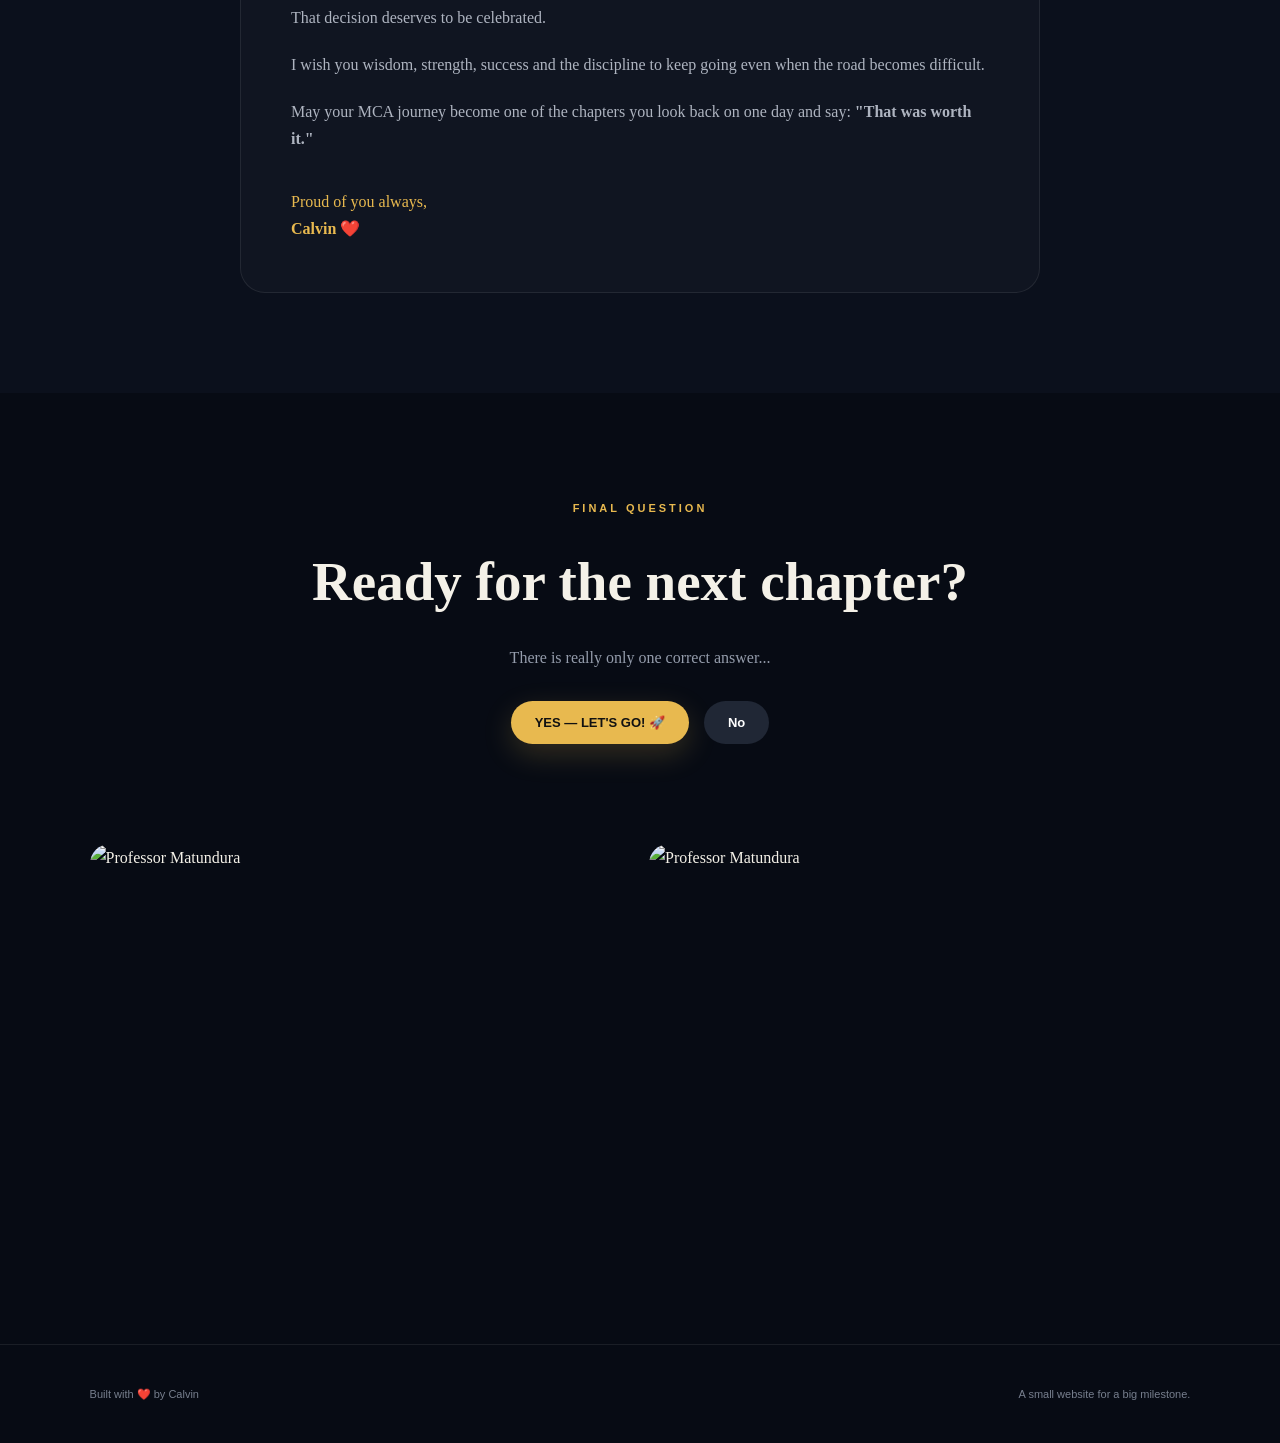
==== commit b4d3f526: "Add files via upload" ====
--- a/final.html
+++ b/final.html
@@ -1,181 +1,174 @@
 <!DOCTYPE html>
 <html lang="en">
-
 <head>
 
     <meta charset="UTF-8">
+    <meta name="viewport" content="width=device-width, initial-scale=1.0">
 
-    <meta
-        name="viewport"
-        content="width=device-width, initial-scale=1.0"
-    >
+    <title>One More Thing | Professor Matundura</title>
 
-    <title>One Last Thing | Professor Matundura</title>
-
-    <link
-        rel="stylesheet"
-        href="style.css"
-    >
+    <link rel="stylesheet" href="style.css">
 
 </head>
 
-
 <body>
 
-<header class="navbar">
+<header class="topbar">
 
-    <div class="nav-inner">
+    <div class="brand">
+        <span class="brand-dot"></span>
+        PROFESSOR MATUNDURA
+    </div>
 
-        <a
-            href="index.html"
-            class="brand"
-        >
-
-            <span class="brand-dot"></span>
-
-            PROFESSOR MATUNDURA
-
-        </a>
-
-
-        <nav class="nav-links">
-
-            <a href="index.html">
-                Home
-            </a>
-
-            <a href="journey.html">
-                The Journey
-            </a>
-
-            <a
-                href="final.html"
-                class="active"
-            >
-                Surprise
-            </a>
-
-        </nav>
-
-    </div>
+    <nav>
+        <a href="index.html">Home</a>
+        <a href="journey.html">The Journey</a>
+        <a href="final.html">Surprise</a>
+    </nav>
 
 </header>
 
 
-<main class="final-wrap">
+<main>
 
-    <section class="final-card">
+    <section class="final-hero">
 
-        <div class="final-icon">
-            🎓
+        <div class="celebration-icon">🏆</div>
+
+        <span class="mini-label">ONE MORE THING</span>
+
+        <h1>
+            That's the spirit,
+            <span>Professor!</span>
+        </h1>
+
+        <p>
+            Congratulations on the vision, the courage
+            and the milestone.
+        </p>
+
+        <p>
+            May this new chapter bring you opportunities
+            bigger than anything you imagined.
+        </p>
+
+        <div class="final-photo">
+
+            <img
+                src="images/photo5.jpg"
+                alt="Professor Matundura celebration"
+            >
+
         </div>
 
+    </section>
 
-        <p class="mini-title">
-            ONE LAST THING
+
+    <section class="letter">
+
+        <div class="section-heading">
+            <span>01</span>
+            <h2>The letter</h2>
+        </div>
+
+        <div class="letter-card">
+
+            <p>Big Bro,</p>
+
+            <p>
+                Life has a funny way of showing us that the biggest
+                moments are usually built from many small decisions.
+            </p>
+
+            <p>
+                You decided to keep learning.
+                You decided to challenge yourself.
+                You decided that there was still another level to reach.
+            </p>
+
+            <p>
+                That decision deserves to be celebrated.
+            </p>
+
+            <p>
+                I wish you wisdom, strength, success and the discipline
+                to keep going even when the road becomes difficult.
+            </p>
+
+            <p>
+                May your MCA journey become one of the chapters
+                you look back on one day and say:
+                <strong>"That was worth it."</strong>
+            </p>
+
+            <div class="signature">
+                Proud of you always,<br>
+                <strong>Calvin ❤️</strong>
+            </div>
+
+        </div>
+
+    </section>
+
+
+    <section class="question">
+
+        <span class="mini-label">FINAL QUESTION</span>
+
+        <h2>
+            Ready for the next chapter?
+        </h2>
+
+        <p>
+            There is really only one correct answer...
         </p>
 
 
-        <h1>
-            Professor,
-            this one's for you.
-        </h1>
+        <div class="answer-buttons">
 
-
-        <p>
-            You've made it this far.
-            But before you leave, there is one question.
-        </p>
-
-
-        <div class="final-message">
-
-            <span id="finalReveal">
-                Are you ready for the next chapter?
-            </span>
-
-        </div>
-
-
-        <div class="final-buttons">
-
-            <button
-                id="yesButton"
-                class="yes-button"
-                type="button"
-            >
-                Absolutely ❤️
+            <button id="yesButton" class="btn primary">
+                YES — LET'S GO! 🚀
             </button>
 
-
-            <button
-                id="noButton"
-                class="no-button"
-                type="button"
-            >
-                Not yet 😄
+            <button id="noButton" class="btn no-button">
+                No
             </button>
 
         </div>
 
 
-        <div style="margin-top: 45px;">
+        <div id="finalMessage" class="hidden-message">
+
+            🎉 <strong>THAT'S THE SPIRIT!</strong>
 
             <p>
-                Whatever comes next, remember this:
-            </p>
-
-            <p
-                style="
-                    color:#e6bd5e;
-                    font-size:1.3rem;
-                    font-weight:bold;
-                "
-            >
-                Your next chapter can be even greater
-                than the last.
+                The next chapter starts now.
+                Go make it unforgettable.
             </p>
 
         </div>
 
+    </section>
 
-        <div style="margin-top: 45px;">
 
-            <a
-                href="index.html"
-                class="btn btn-secondary"
-            >
-                ← Back to the beginning
-            </a>
+    <section class="final-gallery">
 
-        </div>
+        <img src="images/photo2.jpg" alt="Professor Matundura">
+
+        <img src="images/photo6.jpg" alt="Professor Matundura">
 
     </section>
 
 </main>
 
 
-<footer class="footer">
+<footer>
 
-    <div class="footer-inner">
+    <p>Built with ❤️ by Calvin</p>
 
-        <div>
-
-            <strong>
-                PROFESSOR MATUNDURA
-            </strong>
-
-            <p>
-                A new chapter. A new vision. A new milestone.
-            </p>
-
-        </div>
-
-        <div class="footer-credit">
-            Built with ❤️ by Calvin
-        </div>
-
-    </div>
+    <p>
+        A small website for a big milestone.
+    </p>
 
 </footer>
 
@@ -183,5 +176,4 @@
 <script src="script.js"></script>
 
 </body>
-
 </html>
--- a/style.css
+++ b/style.css
@@ -1,12 +1,7 @@
-/* =========================================================
-   PROFESSOR MATUNDURA WEBSITE
-   Built by Calvin
-   ========================================================= */
-
 * {
+    box-sizing: border-box;
     margin: 0;
     padding: 0;
-    box-sizing: border-box;
 }
 
 html {
@@ -14,13 +9,9 @@
 }
 
 body {
-    min-height: 100vh;
-    background:
-        radial-gradient(circle at 15% 10%, rgba(92, 68, 180, 0.20), transparent 30%),
-        radial-gradient(circle at 85% 20%, rgba(219, 169, 63, 0.12), transparent 28%),
-        #070b16;
-    color: #f5f7fb;
     font-family: Georgia, "Times New Roman", serif;
+    background: #070b14;
+    color: #f4f1e8;
     line-height: 1.7;
     overflow-x: hidden;
 }
@@ -35,887 +26,734 @@
     max-width: 100%;
 }
 
-button,
-a {
-    -webkit-tap-highlight-color: transparent;
-}
-
-
-/* =========================================================
-   NAVIGATION
-   ========================================================= */
-
-.navbar {
+.topbar {
+    width: 100%;
+    padding: 22px 6%;
+    display: flex;
+    justify-content: space-between;
+    align-items: center;
+    border-bottom: 1px solid rgba(255,255,255,.08);
+    background: rgba(7,11,20,.94);
     position: sticky;
     top: 0;
-    z-index: 1000;
-    width: 100%;
-    background: rgba(7, 11, 22, 0.88);
-    border-bottom: 1px solid rgba(255, 255, 255, 0.08);
-    backdrop-filter: blur(16px);
-}
-
-.nav-inner {
-    width: min(1180px, 92%);
-    min-height: 76px;
-    margin: auto;
-    display: flex;
-    align-items: center;
-    justify-content: space-between;
-    gap: 25px;
+    z-index: 100;
+    backdrop-filter: blur(15px);
 }
 
 .brand {
-    display: flex;
-    align-items: center;
-    gap: 11px;
-    font-family: Arial, sans-serif;
-    font-size: 0.78rem;
+    font-family: Arial, sans-serif;
+    font-size: 14px;
     font-weight: 800;
     letter-spacing: 2px;
 }
 
 .brand-dot {
-    width: 9px;
-    height: 9px;
-    background: #e8bd5b;
+    display: inline-block;
+    width: 8px;
+    height: 8px;
+    background: #e8b94f;
     border-radius: 50%;
-    box-shadow: 0 0 18px rgba(232, 189, 91, 0.9);
-}
-
-.nav-links {
-    display: flex;
-    gap: 8px;
-    align-items: center;
-}
-
-.nav-links a {
-    padding: 9px 14px;
-    border-radius: 30px;
-    color: #aeb6c9;
-    font-family: Arial, sans-serif;
-    font-size: 0.82rem;
-    transition: 0.25s ease;
-}
-
-.nav-links a:hover,
-.nav-links a.active {
-    color: #fff;
-    background: rgba(255, 255, 255, 0.08);
-}
-
-
-/* =========================================================
-   HERO
-   ========================================================= */
+    margin-right: 9px;
+}
+
+nav {
+    display: flex;
+    gap: 28px;
+    font-family: Arial, sans-serif;
+    font-size: 13px;
+}
+
+nav a {
+    color: #aaaeb8;
+    transition: .25s ease;
+}
+
+nav a:hover {
+    color: #e8b94f;
+}
+
+main {
+    width: 100%;
+}
 
 .hero {
-    width: min(1180px, 92%);
-    margin: auto;
-    min-height: calc(100vh - 76px);
-    padding: 90px 0;
+    min-height: 88vh;
+    padding: 90px 7%;
     display: grid;
-    grid-template-columns: 1.05fr 0.95fr;
-    align-items: center;
+    grid-template-columns: 1.05fr .95fr;
     gap: 70px;
-}
-
-.hero-content {
-    animation: fadeUp 0.9s ease both;
+    align-items: center;
+    background:
+        radial-gradient(circle at 75% 40%, rgba(34,64,130,.28), transparent 35%),
+        #070b14;
+}
+
+.hero-text {
+    max-width: 700px;
 }
 
 .eyebrow,
-.mini-title {
-    font-family: Arial, sans-serif;
-    font-size: 0.72rem;
-    font-weight: 800;
-    letter-spacing: 2px;
-    color: #dcb85f;
+.mini-label {
+    font-family: Arial, sans-serif;
+    font-size: 11px;
+    font-weight: 700;
+    letter-spacing: 3px;
+    color: #e8b94f;
     text-transform: uppercase;
 }
 
-.eyebrow {
-    margin-bottom: 22px;
-}
-
-.hero h1 {
-    max-width: 750px;
-    font-size: clamp(3rem, 7vw, 6.4rem);
-    line-height: 0.98;
-    letter-spacing: -3px;
-    margin-bottom: 30px;
-}
-
-.hero h1 span {
-    display: block;
-    color: #e6be60;
-}
-
-.hero-text {
-    max-width: 670px;
+.hero h1,
+.page-header h1,
+.final-hero h1 {
+    font-size: clamp(48px, 7vw, 92px);
+    line-height: 1.02;
+    margin: 25px 0;
+    font-weight: 500;
+}
+
+.hero h1 span,
+.page-header h1 span,
+.final-hero h1 span {
+    color: #e8b94f;
+}
+
+.intro {
+    color: #aeb4c0;
+    font-size: 18px;
+    max-width: 650px;
     margin-bottom: 18px;
-    color: #b9c0d0;
-    font-size: 1.04rem;
-}
-
-.hero-text strong {
-    color: #fff;
 }
 
 .hero-buttons {
     display: flex;
+    gap: 15px;
     flex-wrap: wrap;
-    gap: 13px;
-    margin-top: 34px;
+    margin-top: 35px;
 }
 
 .btn {
+    border: 0;
+    cursor: pointer;
     display: inline-flex;
     justify-content: center;
     align-items: center;
-    gap: 12px;
-    min-height: 52px;
-    padding: 0 22px;
-    border-radius: 14px;
-    font-family: Arial, sans-serif;
-    font-size: 0.84rem;
-    font-weight: 800;
-    transition: transform 0.25s ease, box-shadow 0.25s ease;
+    padding: 14px 24px;
+    border-radius: 40px;
+    font-family: Arial, sans-serif;
+    font-size: 13px;
+    font-weight: 700;
+    transition: transform .25s ease, box-shadow .25s ease;
 }
 
 .btn:hover {
     transform: translateY(-3px);
 }
 
-.btn-primary {
-    color: #16110a;
-    background: linear-gradient(135deg, #f4d477, #dba944);
-    box-shadow: 0 12px 35px rgba(219, 169, 68, 0.18);
-}
-
-.btn-secondary {
-    border: 1px solid rgba(255,255,255,0.15);
-    background: rgba(255,255,255,0.05);
-    color: #f2f4f8;
-}
-
-
-/* =========================================================
-   HERO PHOTO
-   ========================================================= */
+.primary {
+    background: #e8b94f;
+    color: #111;
+    box-shadow: 0 10px 30px rgba(232,185,79,.2);
+}
+
+.secondary {
+    border: 1px solid rgba(255,255,255,.2);
+    color: white;
+}
 
 .hero-photo {
     position: relative;
-    animation: fadeUp 1s 0.15s ease both;
-}
-
-.photo-glow {
+    height: 580px;
+    border-radius: 28px;
+    overflow: hidden;
+    background: #101725;
+    border: 1px solid rgba(255,255,255,.1);
+}
+
+.hero-photo img {
+    width: 100%;
+    height: 100%;
+    object-fit: cover;
+    object-position: center;
+}
+
+.photo-label {
     position: absolute;
-    inset: 12% 10%;
-    background: rgba(226, 178, 76, 0.18);
-    filter: blur(70px);
+    bottom: 20px;
+    left: 20px;
+    padding: 10px 15px;
+    border-radius: 30px;
+    background: rgba(5,8,15,.82);
+    backdrop-filter: blur(12px);
+    font-family: Arial, sans-serif;
+    font-size: 11px;
+    letter-spacing: 1px;
+}
+
+.photo-label span {
+    background: #e8b94f;
+    color: #111;
+    padding: 5px 8px;
     border-radius: 50%;
-}
-
-.photo-card {
-    position: relative;
-    overflow: hidden;
-    border-radius: 28px;
-    border: 1px solid rgba(255,255,255,0.13);
-    background: #101725;
-    box-shadow: 0 35px 100px rgba(0,0,0,0.45);
-}
-
-.main-photo {
+    margin-right: 8px;
+}
+
+.image-error {
+    display: none;
+    height: 100%;
     width: 100%;
-    height: min(620px, 70vh);
-    min-height: 430px;
-    object-fit: cover;
-}
-
-.photo-caption {
-    position: absolute;
-    left: 0;
-    right: 0;
-    bottom: 0;
-    padding: 25px;
-    display: flex;
-    justify-content: space-between;
-    align-items: end;
-    background: linear-gradient(transparent, rgba(3,5,10,0.95));
-}
-
-.caption-small {
-    display: block;
-    color: #d8b65e;
-    font-family: Arial, sans-serif;
-    font-size: 0.65rem;
-    letter-spacing: 2px;
-}
-
-.photo-caption strong {
-    display: block;
-    font-size: 1.3rem;
-}
-
-.caption-badge {
-    padding: 8px 12px;
-    border: 1px solid rgba(232,189,91,0.45);
-    border-radius: 30px;
-    color: #e8bd5b;
-    font-family: Arial, sans-serif;
-    font-size: 0.7rem;
-    font-weight: 800;
-}
-
-
-/* =========================================================
-   INTRO
-   ========================================================= */
-
-.intro-section,
-.memories-section,
+    align-items: center;
+    justify-content: center;
+    flex-direction: column;
+    color: #e8b94f;
+    font-family: Arial, sans-serif;
+}
+
+.image-error span {
+    color: #89909c;
+    margin-top: 8px;
+}
+
 .message-section,
-.next-section {
-    width: min(1180px, 92%);
+.gallery-section,
+.next-section,
+.fund-section,
+.photo-strip,
+.letter,
+.question {
+    padding: 100px 7%;
+}
+
+.message-section {
+    background: #0b101c;
+}
+
+.section-heading {
+    display: flex;
+    align-items: center;
+    gap: 20px;
+    margin-bottom: 45px;
+}
+
+.section-heading span {
+    font-family: Arial, sans-serif;
+    font-size: 12px;
+    color: #e8b94f;
+    border: 1px solid #e8b94f;
+    padding: 5px 9px;
+    border-radius: 50%;
+}
+
+.section-heading h2 {
+    font-size: clamp(30px, 4vw, 50px);
+    font-weight: 500;
+}
+
+.message-card,
+.letter-card {
+    max-width: 850px;
     margin: auto;
-    padding: 110px 0;
-}
-
-.section-heading {
-    display: flex;
-    gap: 22px;
-    align-items: flex-start;
-    margin-bottom: 50px;
-}
-
-.section-heading.centered {
-    justify-content: center;
-    text-align: center;
-}
-
-.section-number {
-    font-family: Arial, sans-serif;
-    color: #e2b755;
-    font-size: 0.78rem;
-    font-weight: 900;
-    letter-spacing: 2px;
-    padding-top: 7px;
-}
-
-.section-heading h2,
-.next-content h2 {
-    max-width: 700px;
-    margin-top: 7px;
-    font-size: clamp(2rem, 4vw, 4rem);
-    line-height: 1.08;
-}
-
-.intro-grid {
+    padding: 50px;
+    border: 1px solid rgba(255,255,255,.08);
+    border-radius: 25px;
+    background: rgba(255,255,255,.025);
+}
+
+.message-card p,
+.letter-card p {
+    color: #aeb4c0;
+    margin-bottom: 20px;
+}
+
+.large-message {
+    font-size: 25px !important;
+    color: #f4f1e8 !important;
+}
+
+.signature {
+    margin-top: 35px;
+    color: #e8b94f;
+}
+
+.gallery-section {
+    background: #070b14;
+}
+
+.gallery {
     display: grid;
     grid-template-columns: repeat(3, 1fr);
     gap: 18px;
 }
 
-.info-card {
-    padding: 32px;
-    border-radius: 22px;
-    border: 1px solid rgba(255,255,255,0.08);
-    background: linear-gradient(
-        145deg,
-        rgba(255,255,255,0.065),
-        rgba(255,255,255,0.025)
-    );
-    transition: transform 0.3s ease, border-color 0.3s ease;
-}
-
-.info-card:hover {
-    transform: translateY(-7px);
-    border-color: rgba(228,185,83,0.35);
-}
-
-.card-icon {
-    display: block;
-    margin-bottom: 22px;
-    color: #e7bd60;
-    font-size: 1.5rem;
-}
-
-.info-card h3 {
-    margin-bottom: 10px;
-    font-size: 1.45rem;
-}
-
-.info-card p {
-    color: #9fa8bb;
-}
-
-
-/* =========================================================
-   MESSAGE
-   ========================================================= */
-
-.message-section {
-    width: min(1000px, 92%);
-}
-
-.message-box {
+.gallery-card {
+    height: 280px;
     position: relative;
-    padding: 70px;
     overflow: hidden;
-    border-radius: 30px;
-    border: 1px solid rgba(226,183,82,0.18);
-    background:
-        radial-gradient(circle at 90% 10%, rgba(226,183,82,0.13), transparent 35%),
-        rgba(255,255,255,0.035);
-}
-
-.quote-mark {
-    position: absolute;
-    top: 15px;
-    right: 35px;
-    color: rgba(228,185,83,0.15);
-    font-size: 10rem;
-    line-height: 1;
-}
-
-.message {
-    position: relative;
-    max-width: 800px;
-    font-size: clamp(1.4rem, 3vw, 2.3rem);
-    line-height: 1.35;
-}
-
-.message strong {
-    color: #e6bd5e;
-}
-
-.message-sub {
-    max-width: 700px;
-    margin-top: 25px;
-    color: #9fa8bb;
-}
-
-.signature {
-    margin-top: 30px;
-    color: #e5bd61;
-    font-family: Arial, sans-serif;
-    font-size: 0.85rem;
-    font-weight: 800;
-}
-
-
-/* =========================================================
-   PHOTO GRID
-   ========================================================= */
-
-.photo-grid {
-    display: grid;
-    grid-template-columns: 1.25fr 0.75fr 0.75fr;
-    grid-template-rows: 270px 270px;
-    gap: 15px;
-}
-
-.gallery-card {
-    position: relative;
-    min-height: 200px;
-    overflow: hidden;
-    border-radius: 22px;
+    border-radius: 20px;
     background: #111827;
-    border: 1px solid rgba(255,255,255,0.08);
 }
 
 .gallery-card.large {
-    grid-row: span 2;
+    height: 380px;
 }
 
 .gallery-card img {
     width: 100%;
     height: 100%;
     object-fit: cover;
-    transition: transform 0.6s ease;
+    transition: transform .5s ease;
 }
 
 .gallery-card:hover img {
     transform: scale(1.05);
 }
 
-.gallery-card::after {
-    content: "";
-    position: absolute;
-    inset: 0;
-    background: linear-gradient(transparent 60%, rgba(0,0,0,0.65));
-    pointer-events: none;
-}
-
 .gallery-card span {
     position: absolute;
-    right: 15px;
+    left: 15px;
     bottom: 15px;
-    z-index: 2;
-    width: 38px;
-    height: 38px;
+    padding: 7px 12px;
+    border-radius: 20px;
+    background: rgba(0,0,0,.75);
+    font-family: Arial, sans-serif;
+    font-size: 11px;
+    color: white;
+}
+
+.next-section {
+    display: flex;
+    justify-content: space-between;
+    align-items: center;
+    gap: 30px;
+    background: #101827;
+}
+
+.next-section h2 {
+    font-size: 40px;
+    margin: 10px 0;
+}
+
+.next-section p {
+    color: #9da5b4;
+}
+
+.page-header {
+    padding: 130px 7% 90px;
+    max-width: 1000px;
+}
+
+.page-header p {
+    color: #aeb4c0;
+    font-size: 18px;
+}
+
+.timeline {
+    padding: 20px 7% 100px;
+    max-width: 1100px;
+    margin: auto;
+}
+
+.timeline-item {
     display: grid;
-    place-items: center;
-    border-radius: 50%;
-    background: rgba(5,8,15,0.78);
-    color: #e7bd60;
-    font-family: Arial, sans-serif;
-    font-size: 0.7rem;
-    font-weight: 800;
-}
-
-
-/* =========================================================
-   NEXT SECTION
-   ========================================================= */
-
-.next-section {
-    text-align: center;
-}
-
-.next-content {
-    max-width: 800px;
-    margin: auto;
-}
-
-.next-content h2 {
-    margin: 10px auto 20px;
-}
-
-.next-content p:not(.mini-title) {
-    max-width: 600px;
-    margin: 0 auto 30px;
-    color: #aab2c3;
-}
-
-
-/* =========================================================
-   FOOTER
-   ========================================================= */
-
-.footer {
-    border-top: 1px solid rgba(255,255,255,0.07);
-    padding: 40px 0;
-}
-
-.footer-inner {
-    width: min(1180px, 92%);
-    margin: auto;
-    display: flex;
-    justify-content: space-between;
-    gap: 25px;
-}
-
-.footer strong {
-    font-family: Arial, sans-serif;
-    font-size: 0.75rem;
-    letter-spacing: 1.5px;
-}
-
-.footer p,
-.footer-credit {
-    color: #7e879a;
-    font-size: 0.78rem;
-}
-
-.footer-credit {
-    align-self: center;
-}
-
-
-/* =========================================================
-   JOURNEY PAGE
-   ========================================================= */
-
-.page-hero {
-    width: min(1000px, 92%);
-    margin: auto;
-    padding: 100px 0 65px;
-}
-
-.page-hero h1 {
-    margin: 12px 0 20px;
-    font-size: clamp(3rem, 7vw, 6rem);
-    line-height: 1;
-}
-
-.page-hero p {
-    max-width: 700px;
-    color: #aab2c3;
-}
-
-.journey-timeline {
-    width: min(1000px, 92%);
-    margin: auto;
-    padding-bottom: 100px;
-}
-
-.timeline-item {
-    position: relative;
-    display: grid;
-    grid-template-columns: 100px 1fr;
+    grid-template-columns: 80px 1fr;
     gap: 30px;
     padding: 45px 0;
-    border-bottom: 1px solid rgba(255,255,255,0.08);
-}
-
-.timeline-number {
-    color: #e5bc5d;
-    font-family: Arial, sans-serif;
-    font-weight: 900;
-    letter-spacing: 1px;
-}
-
-.timeline-content h2 {
-    margin-bottom: 12px;
-    font-size: 2rem;
-}
-
-.timeline-content p {
-    color: #9fa8bb;
+    border-top: 1px solid rgba(255,255,255,.1);
+}
+
+.number {
+    font-family: Arial, sans-serif;
+    color: #e8b94f;
+    font-size: 14px;
+}
+
+.timeline-item h2 {
+    font-size: 35px;
+    margin-bottom: 10px;
+}
+
+.timeline-item p {
+    color: #9da5b4;
     max-width: 700px;
 }
 
-.timeline-photo {
+.fund-section {
+    background: #0b101c;
+}
+
+.fund-header {
+    display: flex;
+    justify-content: space-between;
+    gap: 40px;
+    align-items: flex-end;
+}
+
+.fund-header h2 {
+    font-size: 42px;
+    max-width: 650px;
+    margin: 12px 0;
+}
+
+.fund-header p {
+    color: #929aaa;
+}
+
+.fund-total {
+    min-width: 260px;
+    text-align: right;
+}
+
+.fund-total small,
+.fund-total span {
+    display: block;
+    font-family: Arial, sans-serif;
+}
+
+.fund-total small {
+    color: #8f96a4;
+    font-size: 10px;
+    letter-spacing: 2px;
+}
+
+.fund-total strong {
+    display: block;
+    color: #e8b94f;
+    font-size: 40px;
+    margin: 5px 0;
+}
+
+.fund-total span {
+    color: #8f96a4;
+    font-size: 11px;
+}
+
+.progress-area {
+    margin: 55px 0;
+}
+
+.progress-top {
+    display: flex;
+    justify-content: space-between;
+    margin-bottom: 10px;
+    font-family: Arial, sans-serif;
+    font-size: 12px;
+}
+
+.progress-bar {
+    height: 12px;
+    border-radius: 20px;
+    background: #1c2433;
+    overflow: hidden;
+}
+
+#progressFill {
+    height: 100%;
+    width: 1.5%;
+    background: #e8b94f;
+    transition: width .5s ease;
+}
+
+.contributors {
+    max-width: 850px;
+}
+
+.contributors-heading {
+    display: flex;
+    justify-content: space-between;
+    margin-bottom: 15px;
+}
+
+.contributors-heading h3 {
+    font-size: 25px;
+}
+
+.contributors-heading span {
+    color: #858d9c;
+    font-family: Arial, sans-serif;
+    font-size: 12px;
+}
+
+.contributor {
+    display: grid;
+    grid-template-columns: 45px 1fr auto;
+    gap: 15px;
+    align-items: center;
+    padding: 18px 0;
+    border-bottom: 1px solid rgba(255,255,255,.07);
+}
+
+.avatar {
+    width: 40px;
+    height: 40px;
+    border-radius: 50%;
+    background: #1b2638;
+    color: #e8b94f;
+    display: flex;
+    justify-content: center;
+    align-items: center;
+    font-family: Arial, sans-serif;
+    font-weight: 700;
+}
+
+.person strong,
+.person span {
+    display: block;
+}
+
+.person span {
+    color: #737c8d;
+    font-family: Arial, sans-serif;
+    font-size: 11px;
+}
+
+.amount {
+    color: #a9e5c0;
+    font-family: Arial, sans-serif;
+    font-size: 14px;
+}
+
+.fund-note {
+    margin-top: 35px;
+    padding: 15px;
+    border: 1px solid rgba(232,185,79,.2);
+    color: #b9a56f;
+    font-family: Arial, sans-serif;
+    font-size: 12px;
+    border-radius: 12px;
+}
+
+.photo-strip {
+    display: grid;
+    grid-template-columns: .9fr 1.1fr;
+    gap: 60px;
+    align-items: center;
+}
+
+.photo-strip img {
     width: 100%;
+    height: 450px;
+    object-fit: cover;
+    border-radius: 25px;
+}
+
+.photo-strip h2 {
+    font-size: 45px;
+    line-height: 1.1;
+    margin: 15px 0;
+}
+
+.photo-strip p {
+    color: #929aaa;
+    margin-bottom: 25px;
+}
+
+.final-hero {
+    text-align: center;
+    padding: 120px 7% 90px;
+    background:
+        radial-gradient(circle at center, rgba(42,62,110,.3), transparent 45%),
+        #070b14;
+}
+
+.celebration-icon {
+    font-size: 65px;
+    margin-bottom: 25px;
+}
+
+.final-hero p {
+    max-width: 650px;
+    margin: 10px auto;
+    color: #aeb4c0;
+    font-size: 18px;
+}
+
+.final-photo {
     max-width: 700px;
-    height: 390px;
-    margin-top: 25px;
-    border-radius: 22px;
+    height: 450px;
+    margin: 50px auto 0;
+    overflow: hidden;
+    border-radius: 25px;
+}
+
+.final-photo img {
+    width: 100%;
+    height: 100%;
     object-fit: cover;
-    border: 1px solid rgba(255,255,255,0.1);
-}
-
-
-/* =========================================================
-   PROGRESS / CELEBRATION
-   ========================================================= */
-
-.progress-section {
-    width: min(1000px, 92%);
-    margin: 0 auto 100px;
-}
-
-.progress-card {
-    padding: 40px;
-    border-radius: 28px;
-    background:
-        radial-gradient(circle at 80% 10%, rgba(226,183,82,0.12), transparent 35%),
-        rgba(255,255,255,0.04);
-    border: 1px solid rgba(255,255,255,0.09);
-}
-
-.progress-label {
-    color: #9fa8bb;
-    font-family: Arial, sans-serif;
-    font-size: 0.75rem;
-    letter-spacing: 1px;
-}
-
-.counter {
-    margin: 10px 0;
-    color: #e8c263;
-    font-family: Arial, sans-serif;
-    font-size: clamp(2.5rem, 7vw, 5rem);
-    font-weight: 900;
-}
-
-.progress-bar {
+}
+
+.letter {
+    background: #0b101c;
+}
+
+.letter-card {
+    max-width: 800px;
+}
+
+.question {
+    text-align: center;
+}
+
+.question h2 {
+    font-size: 55px;
+    margin: 15px 0;
+}
+
+.question p {
+    color: #949cab;
+}
+
+.answer-buttons {
+    display: flex;
+    justify-content: center;
+    gap: 15px;
+    margin-top: 30px;
+}
+
+.no-button {
+    background: #202735;
+    color: white;
+}
+
+.hidden-message {
+    display: none;
+    margin: 35px auto 0;
+    max-width: 600px;
+    padding: 30px;
+    border: 1px solid rgba(232,185,79,.35);
+    border-radius: 20px;
+    background: rgba(232,185,79,.05);
+    color: #e8b94f;
+    font-size: 20px;
+}
+
+.hidden-message.show {
+    display: block;
+}
+
+.final-gallery {
+    display: grid;
+    grid-template-columns: 1fr 1fr;
+    gap: 18px;
+    padding: 0 7% 100px;
+}
+
+.final-gallery img {
     width: 100%;
-    height: 10px;
-    overflow: hidden;
+    height: 400px;
+    object-fit: cover;
     border-radius: 20px;
-    background: rgba(255,255,255,0.08);
-}
-
-.progress-fill {
-    width: 0%;
-    height: 100%;
-    border-radius: inherit;
-    background: linear-gradient(90deg, #b78325, #f2d377);
-    transition: width 0.4s ease;
-}
-
-.progress-note {
-    margin-top: 15px;
-    color: #7f8899;
-    font-size: 0.8rem;
-}
-
-
-/* =========================================================
-   FINAL PAGE
-   ========================================================= */
-
-.final-wrap {
-    width: min(900px, 92%);
-    min-height: calc(100vh - 76px);
-    margin: auto;
-    padding: 80px 0;
-    display: grid;
-    place-items: center;
-}
-
-.final-card {
-    width: 100%;
-    padding: 70px 50px;
-    text-align: center;
-    border-radius: 35px;
-    background:
-        radial-gradient(circle at 50% 0%, rgba(230,189,94,0.13), transparent 40%),
-        rgba(255,255,255,0.035);
-    border: 1px solid rgba(255,255,255,0.1);
-    box-shadow: 0 30px 90px rgba(0,0,0,0.35);
-}
-
-.final-icon {
-    font-size: 4rem;
-    margin-bottom: 20px;
-}
-
-.final-card h1 {
-    color: #e8c363;
-    font-size: clamp(2.5rem, 6vw, 5rem);
-    line-height: 1;
-    margin-bottom: 25px;
-}
-
-.final-card p {
-    max-width: 650px;
-    margin: 12px auto;
-    color: #aeb6c7;
-}
-
-.final-message {
-    margin-top: 35px !important;
-    padding: 28px;
-    border-radius: 20px;
-    background: rgba(255,255,255,0.045);
-    color: #f3f5f9 !important;
-    font-size: 1.15rem;
-}
-
-.final-buttons {
-    position: relative;
-    min-height: 90px;
-    margin-top: 30px;
-    display: flex;
-    justify-content: center;
-    align-items: center;
-    gap: 15px;
-}
-
-.no-button {
-    cursor: pointer;
-    border: 1px solid rgba(255,255,255,0.15);
-    background: rgba(255,255,255,0.05);
-    color: #fff;
-    padding: 14px 24px;
-    border-radius: 13px;
-    font-weight: 700;
-}
-
-.yes-button {
-    cursor: pointer;
-    border: 0;
-    background: linear-gradient(135deg, #f1d16e, #d9a943);
-    color: #171108;
-    padding: 14px 24px;
-    border-radius: 13px;
-    font-weight: 900;
-}
-
-
-/* =========================================================
-   CONFETTI
-   ========================================================= */
-
-.confetti {
-    position: fixed;
-    width: 8px;
-    height: 14px;
-    z-index: 9999;
-    pointer-events: none;
-    animation: confettiFall 2.5s linear forwards;
-}
-
-
-/* =========================================================
-   ANIMATIONS
-   ========================================================= */
-
-@keyframes fadeUp {
-    from {
-        opacity: 0;
-        transform: translateY(25px);
-    }
-
-    to {
-        opacity: 1;
-        transform: translateY(0);
-    }
-}
-
-@keyframes confettiFall {
-    0% {
-        opacity: 1;
-        transform: translateY(-20px) rotate(0deg);
-    }
-
-    100% {
-        opacity: 0;
-        transform: translateY(100vh) rotate(720deg);
-    }
-}
-
-
-/* =========================================================
-   TABLET
-   ========================================================= */
-
-@media (max-width: 900px) {
+}
+
+footer {
+    padding: 40px 7%;
+    border-top: 1px solid rgba(255,255,255,.08);
+    color: #777f8e;
+    font-family: Arial, sans-serif;
+    font-size: 11px;
+    display: flex;
+    justify-content: space-between;
+}
+
+
+@media (max-width: 800px) {
+
+    .topbar {
+        padding: 18px 5%;
+    }
+
+    nav {
+        display: none;
+    }
 
     .hero {
         grid-template-columns: 1fr;
-        gap: 50px;
-        padding-top: 65px;
+        padding: 60px 5%;
+        gap: 40px;
+    }
+
+    .hero h1,
+    .page-header h1,
+    .final-hero h1 {
+        font-size: 48px;
     }
 
     .hero-photo {
-        max-width: 700px;
-        width: 100%;
-        margin: auto;
-    }
-
-    .intro-grid {
+        height: 430px;
+    }
+
+    .message-section,
+    .gallery-section,
+    .next-section,
+    .fund-section,
+    .photo-strip,
+    .letter,
+    .question {
+        padding: 70px 5%;
+    }
+
+    .gallery {
         grid-template-columns: 1fr;
     }
 
-    .photo-grid {
-        grid-template-columns: 1fr 1fr;
-        grid-template-rows: 280px 280px 280px;
-    }
-
+    .gallery-card,
     .gallery-card.large {
-        grid-column: span 2;
-        grid-row: span 1;
-    }
-}
-
-
-/* =========================================================
-   PHONE
-   ========================================================= */
-
-@media (max-width: 600px) {
-
-    .nav-inner {
-        min-height: 65px;
-    }
-
-    .nav-links {
-        gap: 2px;
-    }
-
-    .nav-links a {
-        padding: 7px 8px;
-        font-size: 0.68rem;
-    }
-
-    .brand {
-        font-size: 0.62rem;
-        letter-spacing: 1px;
-    }
-
-    .hero {
-        width: 90%;
-        padding: 55px 0 70px;
-    }
-
-    .hero h1 {
-        font-size: clamp(2.7rem, 14vw, 4.3rem);
-        letter-spacing: -2px;
-    }
-
-    .hero-text {
-        font-size: 0.94rem;
-    }
-
-    .hero-buttons {
-        flex-direction: column;
-    }
-
-    .hero-buttons .btn {
-        width: 100%;
-    }
-
-    .main-photo {
-        height: 470px;
-        min-height: 0;
-    }
-
-    .intro-section,
-    .memories-section,
-    .message-section,
-    .next-section {
-        padding: 75px 0;
-    }
-
-    .section-heading {
-        gap: 12px;
-    }
-
-    .section-heading h2,
-    .next-content h2 {
-        font-size: 2.2rem;
-    }
-
-    .message-box {
-        padding: 40px 25px;
-    }
-
-    .message {
-        font-size: 1.35rem;
-    }
-
-    .photo-grid {
-        display: grid;
+        height: 330px;
+    }
+
+    .next-section,
+    .fund-header,
+    .photo-strip {
+        display: block;
+    }
+
+    .next-section .btn,
+    .photo-strip .btn {
+        margin-top: 25px;
+    }
+
+    .fund-total {
+        text-align: left;
+        margin-top: 35px;
+    }
+
+    .fund-header h2 {
+        font-size: 34px;
+    }
+
+    .photo-strip img {
+        height: 350px;
+        margin-bottom: 35px;
+    }
+
+    .message-card,
+    .letter-card {
+        padding: 30px 22px;
+    }
+
+    .timeline-item {
+        grid-template-columns: 45px 1fr;
+        gap: 15px;
+    }
+
+    .timeline-item h2 {
+        font-size: 28px;
+    }
+
+    .question h2 {
+        font-size: 40px;
+    }
+
+    .final-gallery {
         grid-template-columns: 1fr;
-        grid-template-rows: repeat(4, 250px);
-    }
-
-    .gallery-card.large {
-        grid-column: auto;
-    }
-
-    .timeline-item {
-        grid-template-columns: 1fr;
-        gap: 10px;
-    }
-
-    .timeline-photo {
-        height: 270px;
-    }
-
-    .progress-card {
-        padding: 28px 20px;
-    }
-
-    .final-card {
-        padding: 50px 22px;
-    }
-
-    .final-buttons {
-        flex-direction: column;
-    }
-
-    .yes-button,
-    .no-button {
-        width: 100%;
-    }
-
-    .footer-inner {
-        flex-direction: column;
-    }
+        padding: 0 5% 70px;
+    }
+
+    footer {
+        display: block;
+        padding: 30px 5%;
+    }
+
+    footer p {
+        margin: 5px 0;
+    }
+
 }
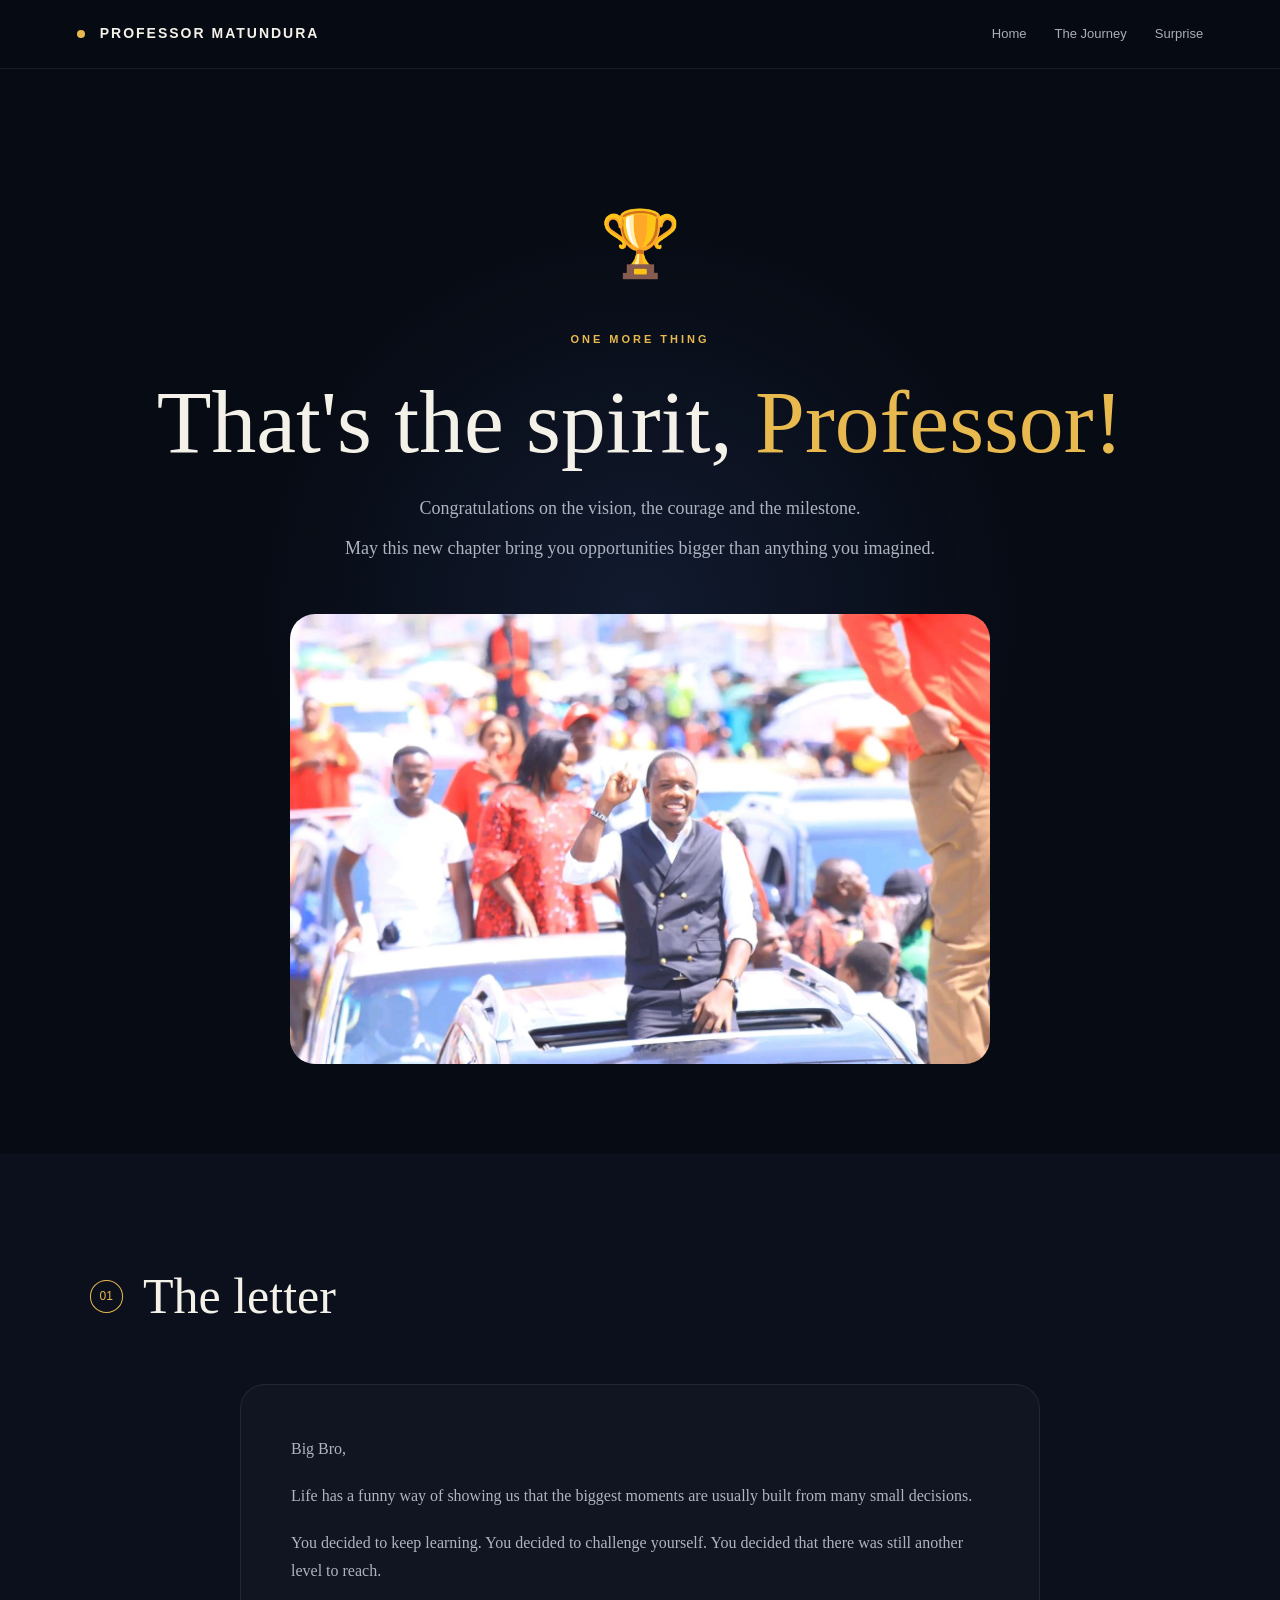
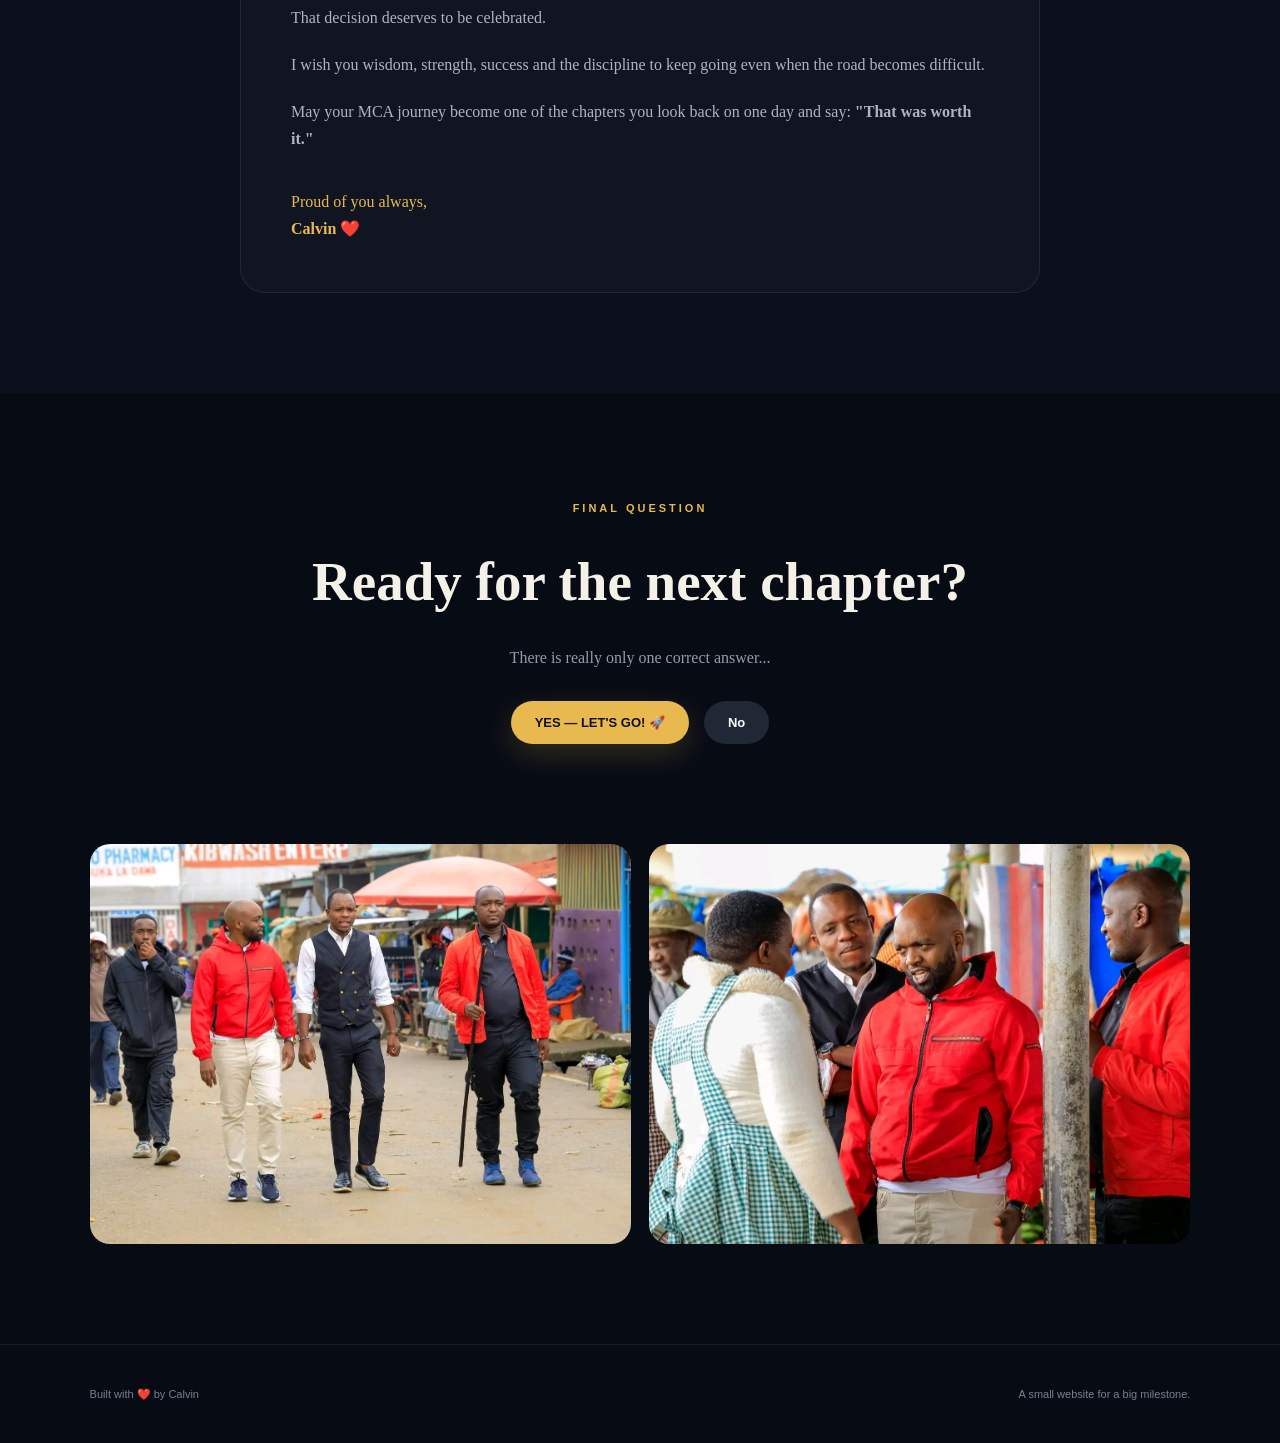
==== commit c5c89c21: "Add files via upload" ====
--- a/final.html
+++ b/final.html
@@ -55,7 +55,7 @@
         <div class="final-photo">
 
             <img
-                src="images/photo5.jpg"
+                src="photo5.jpg"
                 alt="Professor Matundura celebration"
             >
 
@@ -153,9 +153,9 @@
 
     <section class="final-gallery">
 
-        <img src="images/photo2.jpg" alt="Professor Matundura">
+        <img src="photo2.jpg" alt="Professor Matundura">
 
-        <img src="images/photo6.jpg" alt="Professor Matundura">
+        <img src="photo6.jpg" alt="Professor Matundura">
 
     </section>
 
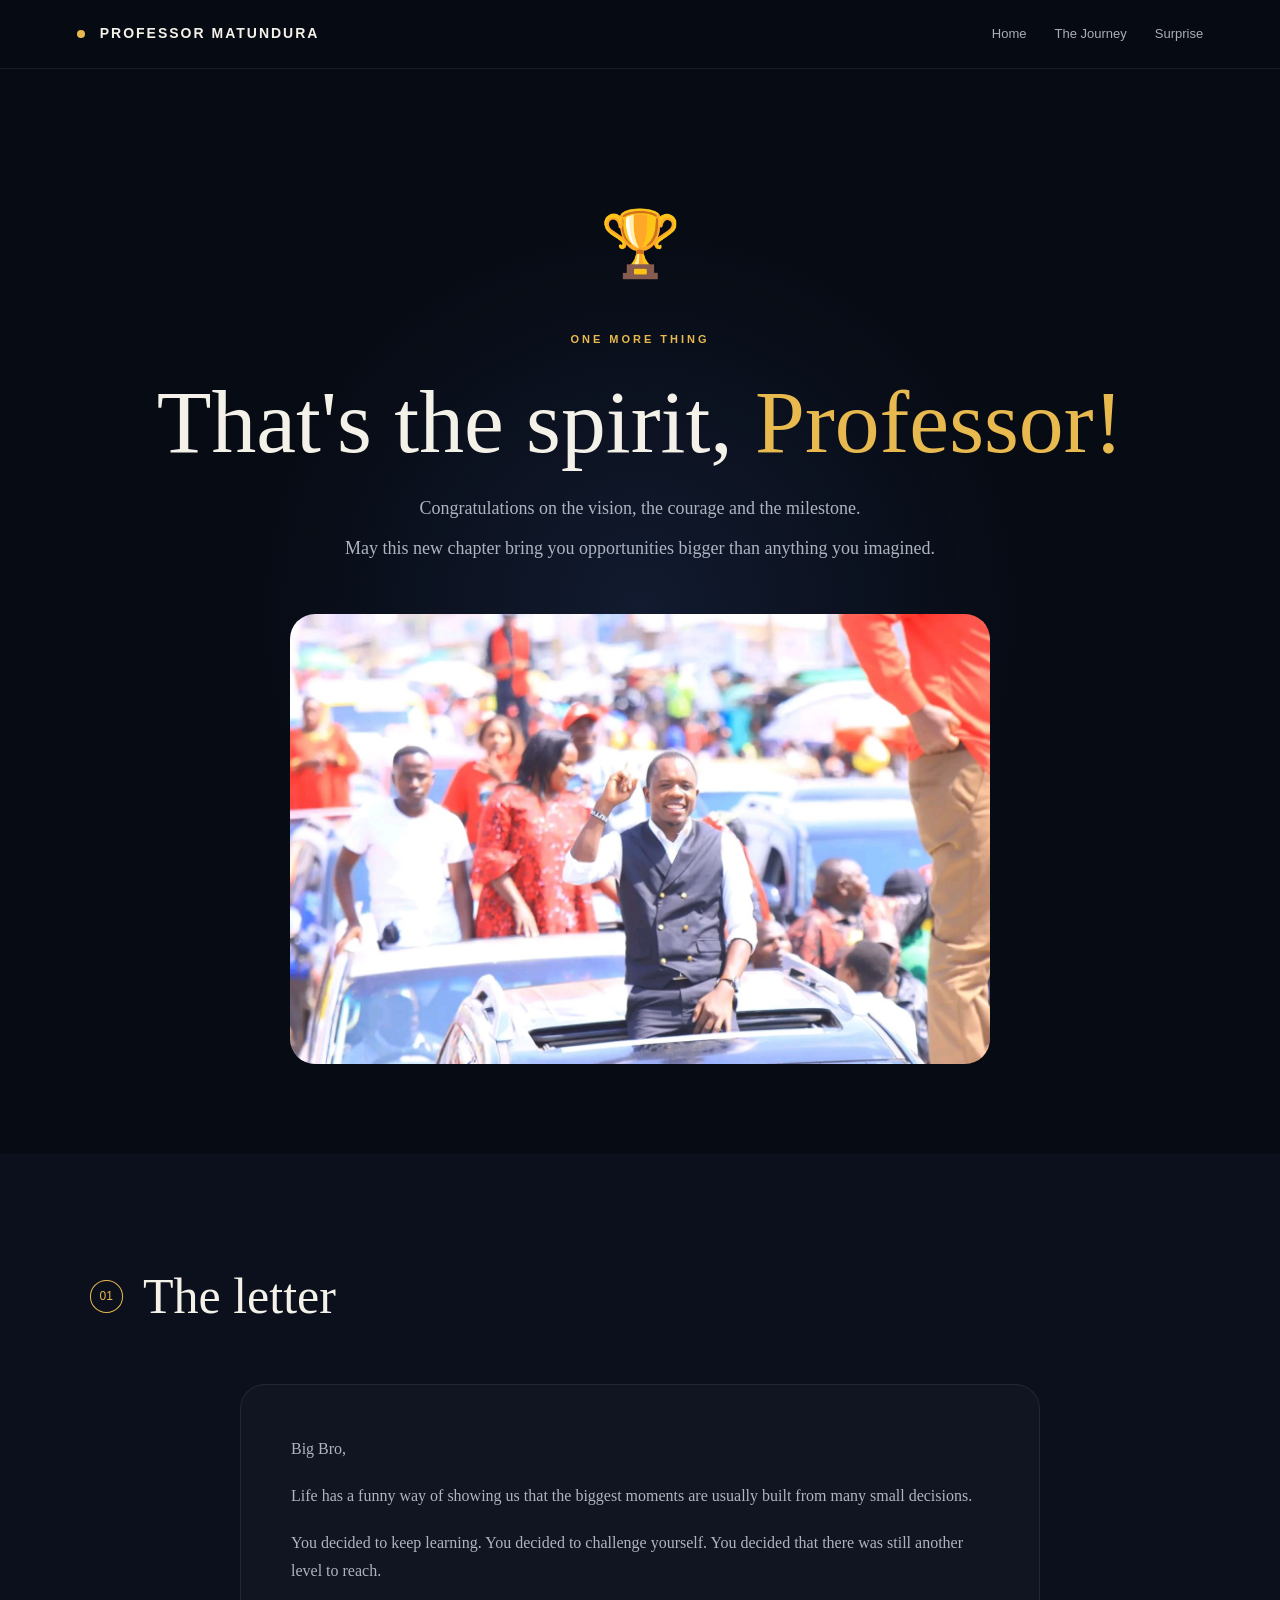
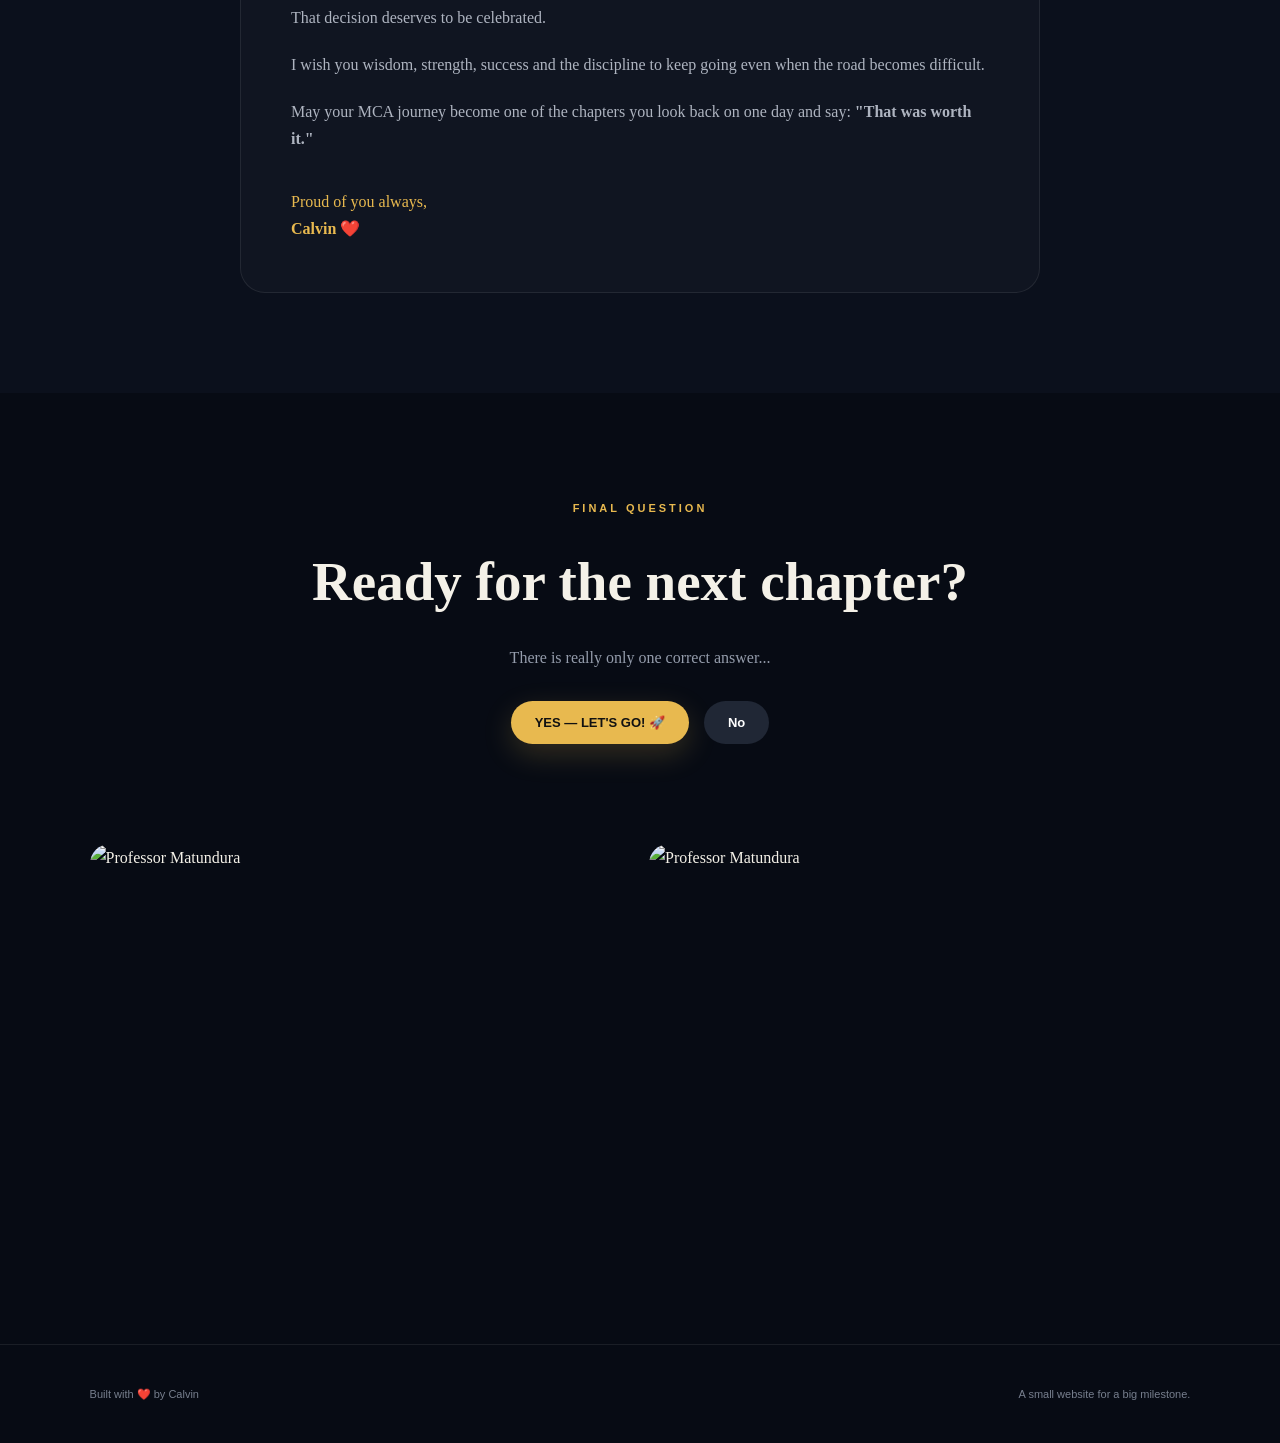
==== commit df3b016c: "Add files via upload" ====
--- a/final.html
+++ b/final.html
@@ -153,9 +153,9 @@
 
     <section class="final-gallery">
 
-        <img src="photo2.jpg" alt="Professor Matundura">
+        <img src="images/photo2.jpg" alt="Professor Matundura">
 
-        <img src="photo6.jpg" alt="Professor Matundura">
+        <img src="images/photo6.jpg" alt="Professor Matundura">
 
     </section>
 
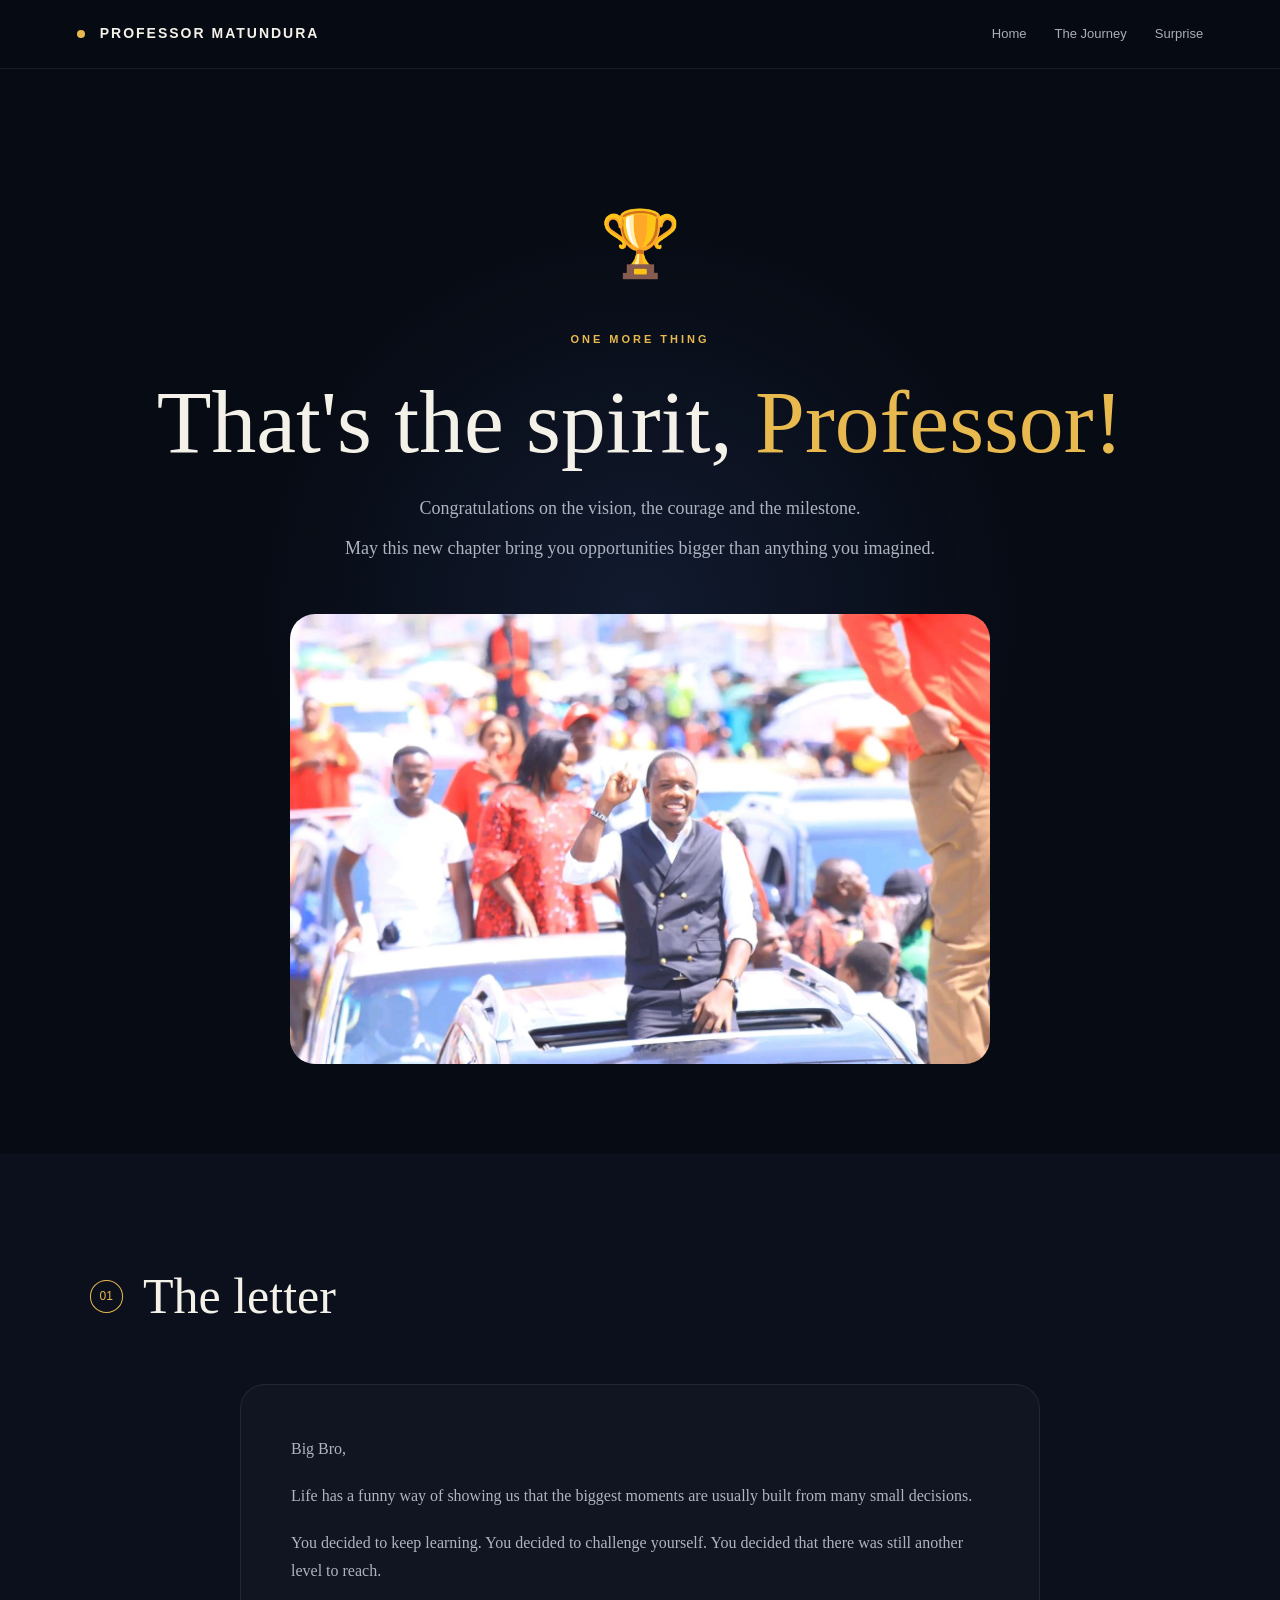
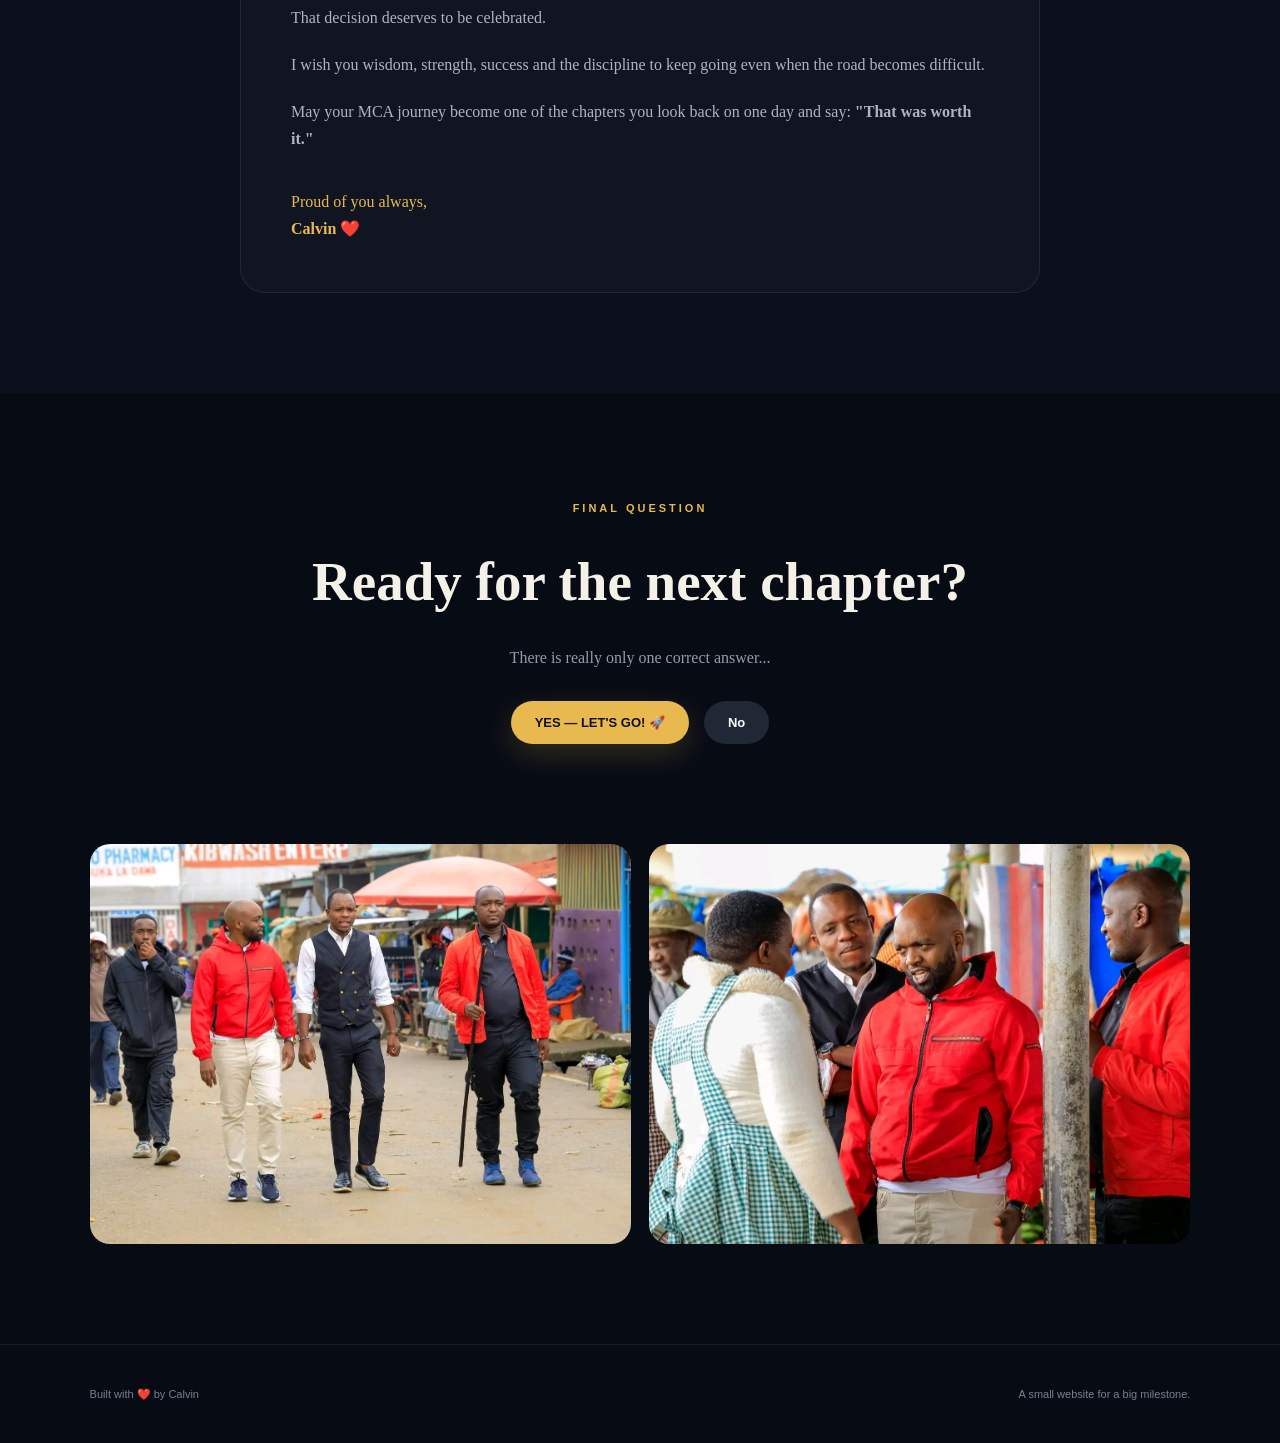
==== commit 4b0e0ba7: "Add files via upload" ====
--- a/final.html
+++ b/final.html
@@ -153,9 +153,9 @@
 
     <section class="final-gallery">
 
-        <img src="images/photo2.jpg" alt="Professor Matundura">
+        <img src="photo2.jpg" alt="Professor Matundura">
 
-        <img src="images/photo6.jpg" alt="Professor Matundura">
+        <img src="photo6.jpg" alt="Professor Matundura">
 
     </section>
 
